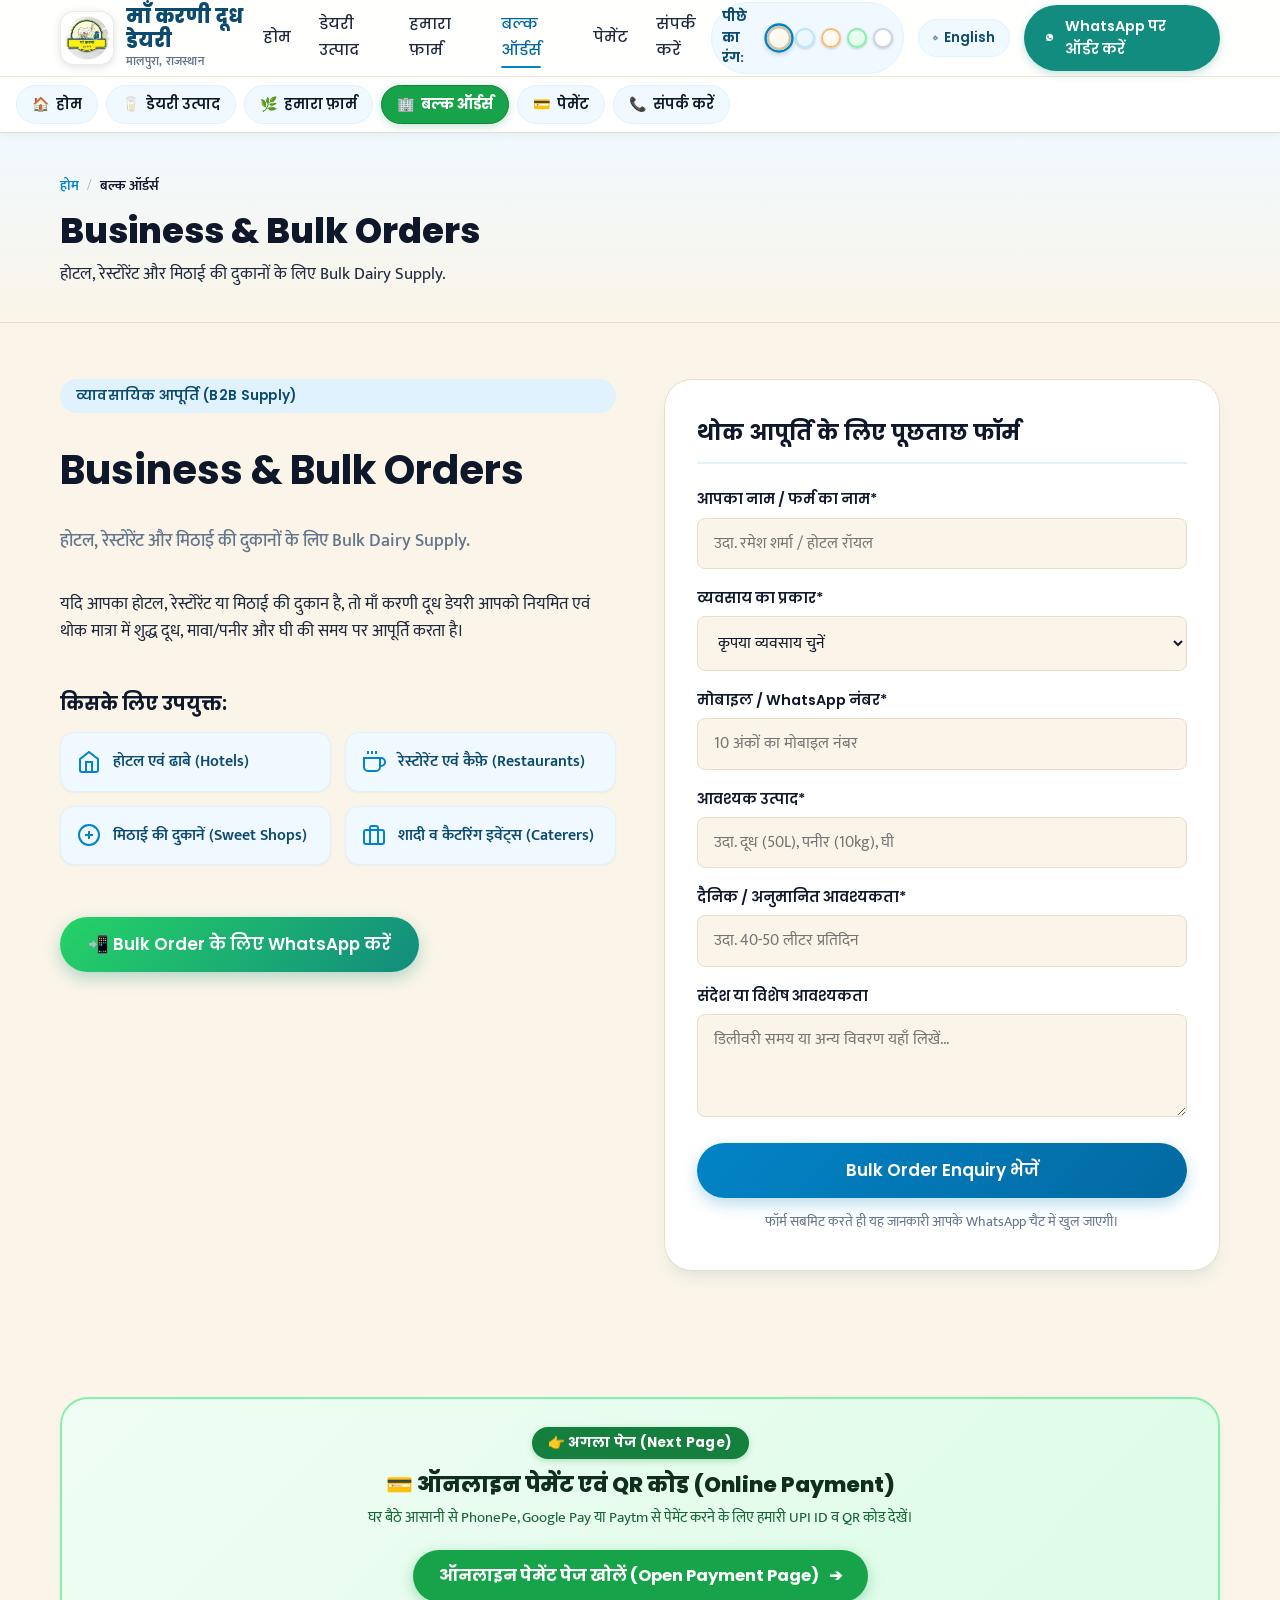
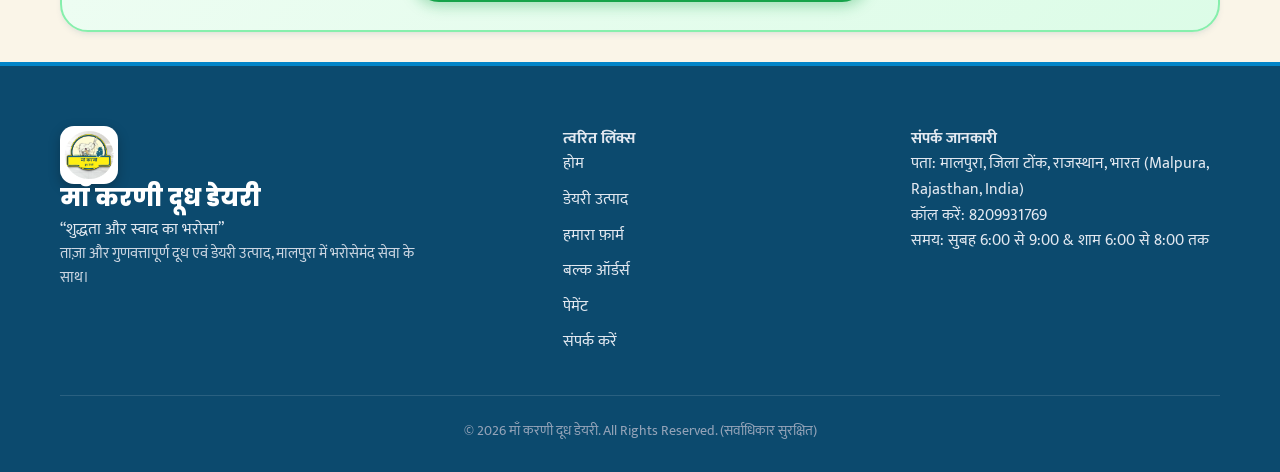
==== bulk.html @ 95ac7e34 "Add multi-layer mobile navigation: top page strip, header menu button, next page cards, and bottom a" ====
<!DOCTYPE html>
<html lang="hi">
<head>
  <meta charset="UTF-8">
  <meta name="viewport" content="width=device-width, initial-scale=1.0">
  <title>बल्क ऑर्डर्स - माँ करणी दूध डेयरी | Malpura, Rajasthan</title>
  
  <meta name="description" content="होटल, रेस्टोरेंट, कैफ़े, हलवाई और शादी-समारोह के लिए शुद्ध दूध, पनीर और घी की थोक आपूर्ति (Bulk Dairy Supply) - माँ करणी दूध डेयरी मालपुरा।">
  <meta name="keywords" content="Bulk dairy supply Malpura, Hotel milk supplier Tonk, Wholesale paneer ghee Malpura, B2B dairy">
  <meta name="theme-color" content="#15803D">

  <!-- Favicon -->
  <link rel="icon" type="image/png" href="assets/images/logo.png">

  <!-- Google Fonts -->
  <link rel="preconnect" href="https://fonts.googleapis.com">
  <link rel="preconnect" href="https://fonts.gstatic.com" crossorigin>
  <link href="https://fonts.googleapis.com/css2?family=Mukta:wght@400;500;600;700&family=Poppins:wght@400;500;600;700;800&display=swap" rel="stylesheet">

  <link rel="stylesheet" href="css/style.css">
</head>
<body>

  <!-- Skip Link -->
  <a href="#mainContent" class="skip-link">Skip to main content / मुख्य सामग्री पर जाएं</a>

  <!-- Header & Navigation -->
  <header class="site-header" role="banner">
    <div class="container navbar">
      <a href="index.html" class="brand-logo" aria-label="माँ करणी दूध डेयरी होम">
        <img src="assets/images/logo.png" alt="माँ करणी दूध डेयरी मालपुरा" class="brand-logo-img" width="54" height="54">
        <div class="brand-logo-text">
          <span class="brand-name-main" data-i18n="nav_brand_title">माँ करणी दूध डेयरी</span>
          <span class="brand-name-sub" data-i18n="nav_brand_sub">मालपुरा, राजस्थान</span>
        </div>
      </a>

      <nav class="desktop-nav" aria-label="Main Navigation">
        <ul class="nav-menu">
          <li><a href="index.html" class="nav-link" data-i18n="nav_home">होम</a></li>
          <li><a href="products.html" class="nav-link" data-i18n="nav_products">डेयरी उत्पाद</a></li>
          <li><a href="farm.html" class="nav-link" data-i18n="nav_farm">हमारा फ़ार्म</a></li>
          <li><a href="bulk.html" class="nav-link active" data-i18n="nav_bulk">बल्क ऑर्डर्स</a></li>
          <li><a href="payment.html" class="nav-link" data-i18n="nav_payment">पेमेंट</a></li>
          <li><a href="contact.html" class="nav-link" data-i18n="nav_contact">संपर्क व लोकेशन</a></li>
        </ul>
      </nav>

      <div class="nav-actions">
        <!-- Background Tone Switcher ("पीछे का रंग") -->
        <div class="theme-palette-wrap" role="group" aria-label="पीछे का रंग बदलें / Change Background Color">
          <span class="theme-palette-label" data-i18n="bg_color_label">पीछे का रंग:</span>
          <div class="bg-dots">
            <button type="button" class="bg-dot bg-dot-cream active" data-bg-set="cream" title="मलाईदार क्रीम (Milk Cream - Default)" aria-label="Milk Cream Background"></button>
            <button type="button" class="bg-dot bg-dot-blue" data-bg-set="blue" title="ताज़ा दूधिया नीला (Cool Milk Blue)" aria-label="Cool Milk Blue Background"></button>
            <button type="button" class="bg-dot bg-dot-saffron" data-bg-set="saffron" title="केसरिया मलाई (Saffron Cream)" aria-label="Saffron Cream Background"></button>
            <button type="button" class="bg-dot bg-dot-green" data-bg-set="green" title="फ़ार्म ग्रीन (Farm Green Tint)" aria-label="Farm Green Background"></button>
            <button type="button" class="bg-dot bg-dot-white" data-bg-set="white" title="शुद्ध सफ़ेद (Pure White)" aria-label="Pure White Background"></button>
          </div>
        </div>

        <!-- Language Switcher -->
        <button type="button" class="lang-toggle-btn" aria-label="Switch Language / भाषा बदलें">
          <svg viewBox="0 0 24 24" fill="none" stroke="currentColor" stroke-width="2" stroke-linecap="round" stroke-linejoin="round" aria-hidden="true">
            <circle cx="12" cy="12" r="10"></circle>
            <line x1="2" y1="12" x2="22" y2="12"></line>
            <path d="M12 2a15.3 15.3 0 0 1 4 10 15.3 15.3 0 0 1-4 10 15.3 15.3 0 0 1-4-10 15.3 15.3 0 0 1 4-10z"></path>
          </svg>
          <span class="lang-label">English</span>
        </button>

        <!-- WhatsApp Quick CTA -->
        <a href="#" class="btn-nav-whatsapp whatsapp-general-link" aria-label="WhatsApp पर ऑर्डर करें">
          <svg width="18" height="18" viewBox="0 0 24 24" fill="currentColor" aria-hidden="true">
            <path d="M12.031 6.172c-3.181 0-5.767 2.586-5.768 5.766-.001 1.298.38 2.27 1.019 3.287l-.582 2.128 2.182-.573c.978.58 1.911.928 3.145.929 3.178 0 5.767-2.587 5.768-5.766.001-3.187-2.575-5.771-5.764-5.771zm3.392 8.244c-.144.405-.837.774-1.17.824-.312.045-.694.072-2.115-.515-1.782-.736-2.924-2.548-3.013-2.667-.088-.119-.724-.963-.724-1.836 0-.872.458-1.303.621-1.48.163-.178.356-.222.474-.222.119 0 .237.002.34.007.108.005.253-.041.396.302.147.356.505 1.233.549 1.322.045.089.074.193.015.312-.059.119-.089.193-.178.297-.089.104-.187.233-.267.312-.089.089-.182.186-.078.365.104.178.461.761 1.006 1.246.702.626 1.292.82 1.47.894.178.074.282.059.386-.059.104-.119.445-.519.564-.697.119-.178.237-.149.396-.089.159.059 1.009.475 1.182.562.173.087.288.131.331.205.044.074.044.43-.1 1.007z"/>
          </svg>
          <span data-i18n="nav_cta_whatsapp">WhatsApp पर ऑर्डर करें</span>
        </a>

        <!-- Mobile Toggle -->
        <button type="button" class="hamburger-btn" id="hamburgerBtn" aria-label="Open Navigation Menu" aria-expanded="false" aria-controls="mobileDrawer">
          <svg width="18" height="18" viewBox="0 0 24 24" fill="none" stroke="currentColor" stroke-width="2.5" stroke-linecap="round" stroke-linejoin="round" aria-hidden="true">
            <line x1="3" y1="12" x2="21" y2="12"></line>
            <line x1="3" y1="6" x2="21" y2="6"></line>
            <line x1="3" y1="18" x2="21" y2="18"></line>
          </svg>
          <span data-i18n="nav_menu_btn">मेनू</span>
        </button>
      </div>
    </div>

    <!-- Mobile Drawer -->
    <div class="mobile-drawer" id="mobileDrawer" role="dialog" aria-modal="true" aria-label="Mobile Navigation">
      <div class="mobile-drawer-brand">
        <img src="assets/images/logo.png" alt="माँ करणी दूध डेयरी Logo" class="mobile-drawer-logo" width="46" height="46">
        <div class="mobile-drawer-brand-text">
          <span class="mobile-drawer-title" data-i18n="nav_brand_title">माँ करणी दूध डेयरी</span>
          <span class="mobile-drawer-sub" data-i18n="nav_brand_sub">मालपुरा, राजस्थान</span>
        </div>
      </div>
      <ul class="mobile-nav-list">
        <li><a href="index.html" class="mobile-nav-link" data-i18n="nav_home">होम</a></li>
        <li><a href="products.html" class="mobile-nav-link" data-i18n="nav_products">डेयरी उत्पाद</a></li>
        <li><a href="farm.html" class="mobile-nav-link" data-i18n="nav_farm">हमारा फ़ार्म</a></li>
        <li><a href="bulk.html" class="mobile-nav-link active" data-i18n="nav_bulk">बल्क ऑर्डर्स</a></li>
        <li><a href="payment.html" class="mobile-nav-link" data-i18n="nav_payment">पेमेंट</a></li>
        <li><a href="contact.html" class="mobile-nav-link" data-i18n="nav_contact">संपर्क व लोकेशन</a></li>
      </ul>
      <div class="mobile-drawer-theme-wrap">
        <span class="theme-palette-label" data-i18n="bg_color_label">पीछे का रंग:</span>
        <div class="bg-dots">
          <button type="button" class="bg-dot bg-dot-cream active" data-bg-set="cream" title="मलाईदार क्रीम (Milk Cream)" aria-label="Milk Cream Background"></button>
          <button type="button" class="bg-dot bg-dot-blue" data-bg-set="blue" title="ताज़ा दूधिया नीला (Cool Milk Blue)" aria-label="Cool Milk Blue Background"></button>
          <button type="button" class="bg-dot bg-dot-saffron" data-bg-set="saffron" title="केसरिया मलाई (Saffron Cream)" aria-label="Saffron Cream Background"></button>
          <button type="button" class="bg-dot bg-dot-green" data-bg-set="green" title="फ़ार्म ग्रीन (Farm Green Tint)" aria-label="Farm Green Background"></button>
          <button type="button" class="bg-dot bg-dot-white" data-bg-set="white" title="शुद्ध सफ़ेद (Pure White)" aria-label="Pure White Background"></button>
        </div>
      </div>
    </div>
  </header>

  <!-- Quick Page Access Navigation Strip -->
  <nav class="page-nav-strip" aria-label="वेबसाइट पेज चुनें">
    <div class="page-nav-track">
      <a href="index.html" class="page-nav-pill"><span class="nav-pill-icon">🏠</span> <span data-i18n="nav_home">होम</span></a>
      <a href="products.html" class="page-nav-pill"><span class="nav-pill-icon">🥛</span> <span data-i18n="nav_products">डेयरी उत्पाद</span></a>
      <a href="farm.html" class="page-nav-pill"><span class="nav-pill-icon">🌿</span> <span data-i18n="nav_farm">हमारा फ़ार्म</span></a>
      <a href="bulk.html" class="page-nav-pill active"><span class="nav-pill-icon">🏢</span> <span data-i18n="nav_bulk">बल्क ऑर्डर्स</span></a>
      <a href="payment.html" class="page-nav-pill"><span class="nav-pill-icon">💳</span> <span data-i18n="nav_payment">पेमेंट</span></a>
      <a href="contact.html" class="page-nav-pill"><span class="nav-pill-icon">📞</span> <span data-i18n="nav_contact">संपर्क व लोकेशन</span></a>
    </div>
  </nav>

  <main id="mainContent">

    <!-- Subpage Hero Banner -->
    <section class="subpage-hero">
      <div class="container">
        <nav class="breadcrumbs" aria-label="Breadcrumb">
          <a href="index.html" data-i18n="breadcrumb_home">होम</a>
          <span class="breadcrumb-sep">/</span>
          <span class="current" data-i18n="breadcrumb_bulk">बल्क ऑर्डर्स</span>
        </nav>
        <h1 class="subpage-title" data-i18n="bulk_heading">Business &amp; Bulk Orders</h1>
        <p class="subpage-desc" data-i18n="bulk_subheading">होटल, रेस्टोरेंट और मिठाई की दुकानों के लिए Bulk Dairy Supply.</p>
      </div>
    </section>

    <!-- Bulk Layout Section -->
    <section class="bulk-section" style="padding-top: 20px;">
      <div class="container">
        <div class="bulk-layout">
          <!-- Bulk Info & Value Prop -->
          <div class="bulk-info">
            <div class="section-tag" data-i18n="bulk_badge">व्यावसायिक आपूर्ति (B2B Supply)</div>
            <h2 class="section-title" style="text-align: left; margin-bottom: 12px;" data-i18n="bulk_heading">Business &amp; Bulk Orders</h2>
            <p class="section-subtitle" style="text-align: left; margin-bottom: 16px;" data-i18n="bulk_subheading">
              होटल, रेस्टोरेंट और मिठाई की दुकानों के लिए Bulk Dairy Supply.
            </p>
            <p data-i18n="bulk_desc" style="color: var(--color-text-body); font-size: 1.05rem; line-height: 1.6; margin-bottom: 24px;">
              यदि आपका होटल, रेस्टोरेंट या मिठाई की दुकान है, तो माँ करणी दूध डेयरी आपको नियमित एवं थोक मात्रा में शुद्ध दूध, मावा/पनीर और घी की समय पर आपूर्ति करता है।
            </p>

            <!-- Target Sectors Grid -->
            <div>
              <h4 style="font-family: var(--font-heading); font-size: 1.15rem; margin-bottom: 14px; color: var(--color-text-main);" data-i18n="bulk_target_title">किसके लिए उपयुक्त:</h4>
              <div class="bulk-target-list">
                <div class="bulk-target-card">
                  <svg viewBox="0 0 24 24" fill="none" stroke="currentColor" stroke-width="2" aria-hidden="true">
                    <path d="M3 9l9-7 9 7v11a2 2 0 0 1-2 2H5a2 2 0 0 1-2-2z"></path>
                    <polyline points="9 22 9 12 15 12 15 22"></polyline>
                  </svg>
                  <span data-i18n="bulk_target_hotels">होटल एवं ढाबे (Hotels)</span>
                </div>
                <div class="bulk-target-card">
                  <svg viewBox="0 0 24 24" fill="none" stroke="currentColor" stroke-width="2" aria-hidden="true">
                    <path d="M18 8h1a4 4 0 0 1 0 8h-1"></path>
                    <path d="M2 8h16v9a4 4 0 0 1-4 4H6a4 4 0 0 1-4-4V8z"></path>
                    <line x1="6" y1="1" x2="6" y2="4"></line>
                    <line x1="10" y1="1" x2="10" y2="4"></line>
                    <line x1="14" y1="1" x2="14" y2="4"></line>
                  </svg>
                  <span data-i18n="bulk_target_restaurants">रेस्टोरेंट एवं कैफ़े (Restaurants)</span>
                </div>
                <div class="bulk-target-card">
                  <svg viewBox="0 0 24 24" fill="none" stroke="currentColor" stroke-width="2" aria-hidden="true">
                    <circle cx="12" cy="12" r="10"></circle>
                    <path d="M8 12h8"></path>
                    <path d="M12 8v8"></path>
                  </svg>
                  <span data-i18n="bulk_target_sweets">मिठाई की दुकानें (Sweet Shops)</span>
                </div>
                <div class="bulk-target-card">
                  <svg viewBox="0 0 24 24" fill="none" stroke="currentColor" stroke-width="2" aria-hidden="true">
                    <rect x="2" y="7" width="20" height="14" rx="2" ry="2"></rect>
                    <path d="M16 21V5a2 2 0 0 0-2-2h-4a2 2 0 0 0-2 2v16"></path>
                  </svg>
                  <span data-i18n="bulk_target_caterers">शादी व कैटरिंग इवेंट्स (Caterers)</span>
                </div>
              </div>
            </div>

            <!-- Direct WhatsApp CTA for Bulk -->
            <div class="bulk-cta-direct" style="margin-top: 32px;">
              <a href="#" class="btn-primary btn-whatsapp whatsapp-bulk-link" data-i18n="bulk_cta_whatsapp">
                📲 Bulk Order के लिए WhatsApp करें
              </a>
            </div>
          </div>

          <!-- Bulk Inquiry Interactive Form -->
          <div class="bulk-form-container">
            <h3 class="bulk-form-title" data-i18n="bulk_form_title">थोक आपूर्ति के लिए पूछताछ फॉर्म</h3>
            
            <form id="bulkOrderForm" novalidate>
              <div class="form-group">
                <label for="bulkName" class="form-label" data-i18n="bulk_form_name_label">आपका नाम / फर्म का नाम*</label>
                <input type="text" id="bulkName" class="form-control" data-i18n-placeholder="bulk_form_name_placeholder" placeholder="उदा. रमेश शर्मा / होटल रॉयल" required>
                <div class="form-error">कृपया अपना नाम या फर्म का नाम भरें।</div>
              </div>

              <div class="form-group">
                <label for="bulkType" class="form-label" data-i18n="bulk_form_type_label">व्यवसाय का प्रकार*</label>
                <select id="bulkType" class="form-control" required>
                  <option value="" disabled selected data-i18n="bulk_form_type_select">कृपया व्यवसाय चुनें</option>
                  <option value="hotel" data-i18n="bulk_form_type_hotel">होटल / ढाबा</option>
                  <option value="restaurant" data-i18n="bulk_form_type_restaurant">रेस्टोरेंट / कैफ़े</option>
                  <option value="sweet_shop" data-i18n="bulk_form_type_sweet_shop">मिठाई की दुकान (हलवाई)</option>
                  <option value="caterer" data-i18n="bulk_form_type_caterer">कैटरिंग / इवेंट</option>
                  <option value="other" data-i18n="bulk_form_type_other">अन्य बल्क खरीददार</option>
                </select>
                <div class="form-error">कृपया व्यवसाय प्रकार चुनें।</div>
              </div>

              <div class="form-group">
                <label for="bulkPhone" class="form-label" data-i18n="bulk_form_phone_label">मोबाइल / WhatsApp नंबर*</label>
                <input type="tel" id="bulkPhone" class="form-control" data-i18n-placeholder="bulk_form_phone_placeholder" placeholder="10 अंकों का मोबाइल नंबर" required pattern="[0-9]{10}">
                <div class="form-error">कृपया 10 अंकों का वैध फ़ोन नंबर लिखें।</div>
              </div>

              <div class="form-group">
                <label for="bulkProduct" class="form-label" data-i18n="bulk_form_product_label">आवश्यक उत्पाद*</label>
                <input type="text" id="bulkProduct" class="form-control" data-i18n-placeholder="bulk_form_product_placeholder" placeholder="उदा. दूध (50L), पनीर (10kg), घी" required>
                <div class="form-error">कृपया आवश्यक उत्पाद का नाम लिखें।</div>
              </div>

              <div class="form-group">
                <label for="bulkQty" class="form-label" data-i18n="bulk_form_qty_label">दैनिक / अनुमानित आवश्यकता*</label>
                <input type="text" id="bulkQty" class="form-control" data-i18n-placeholder="bulk_form_qty_placeholder" placeholder="उदा. 40-50 लीटर प्रतिदिन" required>
                <div class="form-error">कृपया अनुमानित मात्रा भरें।</div>
              </div>

              <div class="form-group">
                <label for="bulkMsg" class="form-label" data-i18n="bulk_form_msg_label">संदेश या विशेष आवश्यकता</label>
                <textarea id="bulkMsg" rows="3" class="form-control" data-i18n-placeholder="bulk_form_msg_placeholder" placeholder="डिलीवरी समय या अन्य विवरण यहाँ लिखें..."></textarea>
              </div>

              <button type="submit" class="btn-primary" style="width: 100%;" data-i18n="bulk_form_submit">
                Bulk Order Enquiry भेजें
              </button>

              <p class="form-note" data-i18n="bulk_form_note">
                फॉर्म सबमिट करते ही यह जानकारी आपके WhatsApp चैट में खुल जाएगी।
              </p>
            </form>
          </div>
        </div>
      </div>
    </section>

    <!-- Next Page Card to Payment -->
    <section class="container" style="margin-bottom: 30px;">
      <div class="next-page-card">
        <span class="next-page-badge">👉 अगला पेज (Next Page)</span>
        <h3 class="next-page-title">💳 ऑनलाइन पेमेंट एवं QR कोड (Online Payment)</h3>
        <p class="next-page-desc">घर बैठे आसानी से PhonePe, Google Pay या Paytm से पेमेंट करने के लिए हमारी UPI ID व QR कोड देखें।</p>
        <a href="payment.html" class="btn-next-page-cta">
          <span>ऑनलाइन पेमेंट पेज खोलें (Open Payment Page)</span> ➔
        </a>
      </div>
    </section>

  </main>

  <!-- Site Footer -->
  <footer class="site-footer" role="contentinfo">
    <div class="container">
      <div class="footer-grid">
        <div class="footer-brand">
          <div class="footer-logo-row">
            <img src="assets/images/logo.png" alt="माँ करणी दूध डेयरी Logo" class="footer-logo-img" width="50" height="50">
            <div class="footer-brand-title" data-i18n="nav_brand_title">माँ करणी दूध डेयरी</div>
          </div>
          <div class="footer-brand-tagline" data-i18n="footer_tagline">“शुद्धता और स्वाद का भरोसा”</div>
          <p class="footer-desc" data-i18n="hero_desc">
            ताज़ा और गुणवत्तापूर्ण दूध एवं डेयरी उत्पाद, मालपुरा में भरोसेमंद सेवा के साथ।
          </p>
        </div>

        <div class="footer-col">
          <h4 class="footer-heading" data-i18n="footer_quick_links">त्वरित लिंक्स</h4>
          <ul class="footer-links-list">
            <li><a href="index.html" data-i18n="nav_home">होम</a></li>
            <li><a href="products.html" data-i18n="nav_products">डेयरी उत्पाद</a></li>
            <li><a href="farm.html" data-i18n="nav_farm">हमारा फ़ार्म</a></li>
            <li><a href="bulk.html" data-i18n="nav_bulk">बल्क ऑर्डर्स</a></li>
            <li><a href="payment.html" data-i18n="nav_payment">पेमेंट</a></li>
            <li><a href="contact.html" data-i18n="nav_contact">संपर्क व लोकेशन</a></li>
          </ul>
        </div>

        <div class="footer-col">
          <h4 class="footer-heading" data-i18n="footer_contact_info">संपर्क जानकारी</h4>
          <div class="footer-contact-item">
            <span class="footer-contact-label" data-i18n="contact_loc_label">पता:</span>
            <span data-i18n="location_address">मालपुरा, जिला टोंक, राजस्थान, भारत</span>
          </div>
          <div class="footer-contact-item">
            <span class="footer-contact-label" data-i18n="contact_call_label">फ़ोन:</span>
            <a href="tel:+918209931769" class="phone-call-link" data-config="PHONE_NUMBER">8209931769</a>
          </div>
          <div class="footer-contact-item">
            <span class="footer-contact-label" data-i18n="footer_timing_label">समय:</span>
            <span data-i18n="footer_timing_value">सुबह 6:00 से 9:00 & शाम 6:00 से 8:00 तक</span>
          </div>
        </div>
      </div>

      <div class="footer-bottom">
        <p class="copyright" data-i18n="footer_rights">© 2026 माँ करणी दूध डेयरी. All Rights Reserved.</p>
      </div>
    </div>
  </footer>

  <!-- Mobile Bottom App Navigation Bar -->
  <nav class="mobile-bottom-app-bar" aria-label="Mobile Navigation Bar">
    <a href="index.html" class="bottom-tab">
      <span class="bottom-tab-icon">🏠</span>
      <span class="bottom-tab-label" data-i18n="nav_home">होम</span>
    </a>
    <a href="products.html" class="bottom-tab">
      <span class="bottom-tab-icon">🥛</span>
      <span class="bottom-tab-label" data-i18n="nav_products">उत्पाद</span>
    </a>
    <a href="farm.html" class="bottom-tab">
      <span class="bottom-tab-icon">🌿</span>
      <span class="bottom-tab-label" data-i18n="nav_farm">फ़ार्म</span>
    </a>
    <a href="bulk.html" class="bottom-tab active">
      <span class="bottom-tab-icon">🏢</span>
      <span class="bottom-tab-label" data-i18n="nav_bulk">थोक</span>
    </a>
    <a href="payment.html" class="bottom-tab">
      <span class="bottom-tab-icon">💳</span>
      <span class="bottom-tab-label" data-i18n="nav_payment">पेमेंट</span>
    </a>
    <a href="contact.html" class="bottom-tab">
      <span class="bottom-tab-icon">📞</span>
      <span class="bottom-tab-label" data-i18n="nav_contact">संपर्क</span>
    </a>
  </nav>

  <div class="toast-notice" id="toastNotice" role="status" aria-live="polite"></div>

  <!-- Scripts -->
  <script src="js/config.js"></script>
  <script src="js/translations.js"></script>
  <script src="js/app.js"></script>
</body>
</html>
---- css/style.css ----
/* ==========================================================================
   Maa Karni Dhari - Complete Modern Dairy Business Stylesheet
   Malpura, Rajasthan, India
   Design Philosophy: Fresh, Hygienic, Natural, Premium & Trustworthy
   ========================================================================== */

/* --- Design Tokens & CSS Custom Properties --- */
:root {
  /* Default Brand Theme: Royal Dairy Blue (शाही डेयरी नीला - Matches Official Logo) */
  --color-primary: #0284C7;
  --color-primary-dark: #0369A1;
  --color-primary-deep: #0C4A6E;
  --color-primary-light: #38BDF8;
  --color-primary-tint: #E0F2FE;
  --color-primary-bg: #F0F9FF;
  --primary-rgb: 2, 132, 199;
  --shadow-rgb: 12, 74, 110;

  /* Supporting Cream, Amber & Ghee Gold Tones */
  --color-cream: #FDFBF7;
  --color-cream-card: #FFFDF5;
  --color-amber: #D97706;
  --color-amber-light: #FEF3C7;
  --color-gold: #F59E0B;

  /* Background & Surface Palette (Default: Warm Fresh Milk Cream / Desi Malai) */
  --color-bg: #FAF5E8;
  --color-bg-alt: #F3ECE0;
  --color-surface: #FFFFFF;
  --color-text-main: #0F172A;
  --color-text-body: #1E293B;
  --color-text-muted: #64748B;
  --color-border: #E8DEC8;
  --color-border-subtle: #F0E6D2;

  /* WhatsApp Green */
  --color-whatsapp: #25D366;
  --color-whatsapp-dark: #128C7E;
  --color-whatsapp-hover: #1EBE5D;

  /* Typography */
  --font-heading: 'Poppins', -apple-system, BlinkMacSystemFont, "Segoe UI", Roboto, sans-serif;
  --font-body: 'Mukta', -apple-system, BlinkMacSystemFont, "Segoe UI", Roboto, sans-serif;

  /* Dynamic Palette Shadows */
  --shadow-sm: 0 1px 2px 0 rgba(var(--shadow-rgb), 0.05);
  --shadow-md: 0 4px 6px -1px rgba(var(--shadow-rgb), 0.08), 0 2px 4px -2px rgba(var(--shadow-rgb), 0.05);
  --shadow-lg: 0 10px 15px -3px rgba(var(--shadow-rgb), 0.08), 0 4px 6px -4px rgba(var(--shadow-rgb), 0.04);
  --shadow-xl: 0 20px 25px -5px rgba(var(--shadow-rgb), 0.12), 0 8px 10px -6px rgba(var(--shadow-rgb), 0.04);
  --shadow-primary: 0 6px 16px rgba(var(--primary-rgb), 0.28);
  --shadow-primary-hover: 0 10px 22px rgba(var(--primary-rgb), 0.38);

  /* Radiuses */
  --radius-sm: 8px;
  --radius-md: 14px;
  --radius-lg: 20px;
  --radius-xl: 28px;
  --radius-full: 9999px;

  /* Transitions */
  --transition-fast: 150ms cubic-bezier(0.4, 0, 0.2, 1);
  --transition-normal: 250ms cubic-bezier(0.4, 0, 0.2, 1);

  /* Container */
  --container-max: 1200px;
}

/* Theme 1: Royal Dairy Blue (शाही नीला - Logo Match) */
[data-theme="blue"], html[data-theme="blue"] {
  --color-primary: #0284C7;
  --color-primary-dark: #0369A1;
  --color-primary-deep: #0C4A6E;
  --color-primary-light: #38BDF8;
  --color-primary-tint: #E0F2FE;
  --color-primary-bg: #F0F9FF;
  --primary-rgb: 2, 132, 199;
  --shadow-rgb: 12, 74, 110;
  --color-text-main: #0F172A;
  --color-text-body: #1E293B;
  --color-text-muted: #64748B;
  --color-border-subtle: #E2E8F0;
}

/* Theme 2: Royal Navy Blue (रॉयल नेवी ब्लू) */
[data-theme="navy"], html[data-theme="navy"] {
  --color-primary: #1D4ED8;
  --color-primary-dark: #1E40AF;
  --color-primary-deep: #172554;
  --color-primary-light: #3B82F6;
  --color-primary-tint: #DBEAFE;
  --color-primary-bg: #EFF6FF;
  --primary-rgb: 29, 78, 216;
  --shadow-rgb: 23, 37, 84;
  --color-text-main: #0F172A;
  --color-text-body: #1E293B;
  --color-text-muted: #64748B;
  --color-border-subtle: #DBEAFE;
}

/* Theme 3: Saffron & Butter Gold (केसरिया व मलाई गोल्ड) */
[data-theme="saffron"], html[data-theme="saffron"] {
  --color-primary: #D97706;
  --color-primary-dark: #B45309;
  --color-primary-deep: #78350F;
  --color-primary-light: #F59E0B;
  --color-primary-tint: #FEF3C7;
  --color-primary-bg: #FFFDF5;
  --primary-rgb: 217, 119, 6;
  --shadow-rgb: 120, 53, 15;
  --color-text-main: #381F0D;
  --color-text-body: #573016;
  --color-text-muted: #785238;
  --color-border-subtle: #FEF3C7;
}

/* Theme 4: Farm Green (ताज़ा हरा - Nature & Fields) */
[data-theme="green"], html[data-theme="green"] {
  --color-primary: #16A34A;
  --color-primary-dark: #15803D;
  --color-primary-deep: #14532D;
  --color-primary-light: #22C55E;
  --color-primary-tint: #DCFCE7;
  --color-primary-bg: #F0FDF4;
  --primary-rgb: 22, 163, 74;
  --shadow-rgb: 15, 46, 27;
  --color-text-main: #0F2E1B;
  --color-text-body: #1E3A2B;
  --color-text-muted: #4B6354;
  --color-border-subtle: #EDF4EE;
}

/* ==========================================================================
   Background Tone Variants ("पीछे का रंग")
   ========================================================================== */

/* Background 1 (Default): Warm Dairy Milk Cream (मलाईदार क्रीम) */
[data-bg="cream"], html[data-bg="cream"] {
  --color-bg: #FAF5E8;
  --color-bg-alt: #F3ECE0;
  --color-surface: #FFFFFF;
  --color-border: #E8DEC8;
  --color-border-subtle: #F0E6D2;
}

/* Background 2: Cool Milk Blue (ताज़ा दूधिया नीला) */
[data-bg="blue"], html[data-bg="blue"] {
  --color-bg: #EBF4FC;
  --color-bg-alt: #DFEBF7;
  --color-surface: #FFFFFF;
  --color-border: #CFE0F0;
  --color-border-subtle: #DEEBF8;
}

/* Background 3: Saffron / Kesar Gold Cream (केसरिया क्रीम) */
[data-bg="saffron"], html[data-bg="saffron"] {
  --color-bg: #FFF7ED;
  --color-bg-alt: #FED7AA;
  --color-surface: #FFFFFF;
  --color-border: #FED7AA;
  --color-border-subtle: #FFEDD5;
}

/* Background 4: Farm Green Pasture Tint (हल्का हरा) */
[data-bg="green"], html[data-bg="green"] {
  --color-bg: #F0FDF4;
  --color-bg-alt: #DCFCE7;
  --color-surface: #FFFFFF;
  --color-border: #BBF7D0;
  --color-border-subtle: #DCFCE7;
}

/* Background 5: Pure Crisp White (शुद्ध सफेद) */
[data-bg="white"], html[data-bg="white"] {
  --color-bg: #FFFFFF;
  --color-bg-alt: #F8FAFC;
  --color-surface: #FFFFFF;
  --color-border: #E2E8F0;
  --color-border-subtle: #EDF4EE;
}

/* --- Base & Reset --- */
*, *::before, *::after {
  box-sizing: border-box;
  margin: 0;
  padding: 0;
}

html {
  scroll-behavior: smooth;
  font-size: 16px;
  -webkit-text-size-adjust: 100%;
}

body {
  font-family: var(--font-body);
  color: var(--color-text-body);
  background-color: var(--color-bg);
  line-height: 1.6;
  font-weight: 400;
  overflow-x: hidden;
  /* Extra bottom padding on mobile for sticky action bar */
  padding-bottom: 0;
}

/* Skip link for Accessibility */
.skip-link {
  position: absolute;
  top: -60px;
  left: 16px;
  background: var(--color-primary-dark);
  color: #ffffff;
  padding: 12px 20px;
  border-radius: var(--radius-sm);
  font-weight: 600;
  z-index: 9999;
  transition: top var(--transition-fast);
  text-decoration: none;
}
.skip-link:focus {
  top: 16px;
  outline: 3px solid var(--color-gold);
}

/* Focus styles */
:focus-visible {
  outline: 3px solid var(--color-primary);
  outline-offset: 3px;
  border-radius: var(--radius-sm);
}

img, svg {
  display: block;
  max-width: 100%;
  height: auto;
}

a {
  color: inherit;
  text-decoration: none;
}

button, input, select, textarea {
  font: inherit;
  color: inherit;
}

button {
  cursor: pointer;
  border: none;
  background: none;
}

/* Container */
.container {
  width: 100%;
  max-width: var(--container-max);
  margin-left: auto;
  margin-right: auto;
  padding-left: 20px;
  padding-right: 20px;
}

/* Section Header Utility */
.section-header {
  text-align: center;
  max-width: 720px;
  margin: 0 auto 48px auto;
}

.section-tag {
  display: inline-flex;
  align-items: center;
  gap: 8px;
  padding: 6px 16px;
  background-color: var(--color-primary-tint);
  color: var(--color-primary-deep);
  font-family: var(--font-heading);
  font-size: 0.85rem;
  font-weight: 600;
  border-radius: var(--radius-full);
  margin-bottom: 12px;
  letter-spacing: 0.3px;
}

.section-title {
  font-family: var(--font-heading);
  font-size: clamp(1.85rem, 3.5vw, 2.5rem);
  font-weight: 700;
  color: var(--color-text-main);
  line-height: 1.25;
  margin-bottom: 12px;
}

.section-subtitle {
  font-size: 1.1rem;
  color: var(--color-text-muted);
  font-weight: 500;
}

/* ==========================================================================
   Header & Navbar
   ========================================================================== */
.site-header {
  position: sticky;
  top: 0;
  z-index: 1000;
  background-color: rgba(255, 255, 255, 0.94);
  backdrop-filter: blur(12px);
  -webkit-backdrop-filter: blur(12px);
  border-bottom: 1px solid var(--color-border-subtle);
  transition: all var(--transition-normal);
}

.navbar {
  display: flex;
  align-items: center;
  justify-content: space-between;
  height: 76px;
}

.brand-logo {
  display: flex;
  align-items: center;
  gap: 12px;
  text-decoration: none;
  min-width: auto;
}

.brand-logo-img {
  height: 54px;
  width: 54px;
  object-fit: contain;
  border-radius: var(--radius-md);
  box-shadow: 0 2px 8px rgba(0, 0, 0, 0.12);
  border: 1px solid rgba(0, 0, 0, 0.08);
  background: #ffffff;
  padding: 2px;
  flex-shrink: 0;
  transition: transform var(--transition-fast);
}

.brand-logo:hover .brand-logo-img {
  transform: scale(1.05);
}

.brand-logo-text {
  display: flex;
  flex-direction: column;
}

.brand-name-main {
  font-family: var(--font-heading);
  font-size: 1.25rem;
  font-weight: 800;
  color: var(--color-primary-deep);
  line-height: 1.2;
  letter-spacing: -0.2px;
}

.brand-name-sub {
  font-size: 0.78rem;
  font-weight: 600;
  color: var(--color-text-muted);
  letter-spacing: 0.3px;
}

.nav-menu {
  display: flex;
  align-items: center;
  gap: 28px;
  list-style: none;
}

.nav-link {
  font-family: var(--font-heading);
  font-size: 0.95rem;
  font-weight: 500;
  color: var(--color-text-body);
  position: relative;
  padding: 8px 0;
  transition: color var(--transition-fast);
}

.nav-link::after {
  content: '';
  position: absolute;
  bottom: 0;
  left: 0;
  width: 0;
  height: 2.5px;
  background-color: var(--color-primary);
  border-radius: 2px;
  transition: width var(--transition-fast);
}

.nav-link:hover,
.nav-link.active {
  color: var(--color-primary-dark);
}

.nav-link:hover::after,
.nav-link.active::after {
  width: 100%;
}

.nav-actions {
  display: flex;
  align-items: center;
  gap: 14px;
}

/* Theme Palette Switcher */
.theme-palette-wrap {
  display: inline-flex;
  align-items: center;
  gap: 8px;
  background-color: var(--color-primary-bg);
  border: 1.5px solid var(--color-primary-tint);
  border-radius: var(--radius-full);
  padding: 4px 10px;
  transition: all var(--transition-fast);
}

.theme-palette-label {
  font-family: var(--font-heading);
  font-size: 0.8rem;
  font-weight: 700;
  color: var(--color-primary-deep);
}

.theme-dots {
  display: flex;
  align-items: center;
  gap: 6px;
}

.theme-dot {
  width: 20px;
  height: 20px;
  border-radius: 50%;
  border: 2px solid #ffffff;
  box-shadow: 0 1px 3px rgba(0, 0, 0, 0.2);
  cursor: pointer;
  padding: 0;
  transition: transform var(--transition-fast), box-shadow var(--transition-fast);
}

.theme-dot:hover {
  transform: scale(1.18);
}

.theme-dot.active {
  transform: scale(1.22);
  box-shadow: 0 0 0 2px var(--color-primary), 0 2px 6px rgba(0, 0, 0, 0.3);
}

.theme-dot-blue {
  background: linear-gradient(135deg, #38BDF8 0%, #0284C7 100%);
}

.theme-dot-navy {
  background: linear-gradient(135deg, #3B82F6 0%, #1D4ED8 100%);
}

.theme-dot-saffron {
  background: linear-gradient(135deg, #F59E0B 0%, #D97706 100%);
}

.theme-dot-green {
  background: linear-gradient(135deg, #22C55E 0%, #16A34A 100%);
}

/* Background Dots ("पीछे का रंग") */
.bg-dots {
  display: flex;
  align-items: center;
  gap: 6px;
}

.bg-dot {
  width: 20px;
  height: 20px;
  border-radius: 50%;
  border: 2px solid #ffffff;
  box-shadow: 0 1px 3px rgba(0, 0, 0, 0.2);
  cursor: pointer;
  padding: 0;
  transition: transform var(--transition-fast), box-shadow var(--transition-fast);
}

.bg-dot:hover {
  transform: scale(1.18);
}

.bg-dot.active {
  transform: scale(1.22);
  box-shadow: 0 0 0 2px var(--color-primary), 0 2px 6px rgba(0, 0, 0, 0.3);
}

.bg-dot-cream {
  background: linear-gradient(135deg, #FFFDF5 0%, #FAF5E8 100%);
  border-color: #D4C5A9 !important;
}

.bg-dot-blue {
  background: linear-gradient(135deg, #F0F8FF 0%, #EBF4FC 100%);
  border-color: #BAE6FD !important;
}

.bg-dot-saffron {
  background: linear-gradient(135deg, #FFFDF5 0%, #FFF7ED 100%);
  border-color: #FDBA74 !important;
}

.bg-dot-green {
  background: linear-gradient(135deg, #F0FDF4 0%, #DCFCE7 100%);
  border-color: #86EFAC !important;
}

.bg-dot-white {
  background: #ffffff;
  border-color: #CBD5E1 !important;
}

.mobile-drawer-theme-wrap {
  display: flex;
  align-items: center;
  justify-content: space-between;
  background-color: var(--color-primary-bg);
  border: 1px solid var(--color-primary-tint);
  padding: 10px 16px;
  border-radius: var(--radius-md);
  margin-top: 4px;
}

/* Language Switcher Pill */
.lang-toggle-btn {
  display: inline-flex;
  align-items: center;
  gap: 6px;
  padding: 7px 14px;
  background-color: var(--color-primary-bg);
  border: 1.5px solid var(--color-primary-tint);
  border-radius: var(--radius-full);
  font-family: var(--font-heading);
  font-size: 0.85rem;
  font-weight: 600;
  color: var(--color-primary-deep);
  transition: all var(--transition-fast);
}

.lang-toggle-btn:hover {
  background-color: var(--color-primary-tint);
  border-color: var(--color-primary);
}

.lang-toggle-btn svg {
  width: 16px;
  height: 16px;
}

/* CTA WhatsApp Button in Nav */
.btn-nav-whatsapp {
  display: inline-flex;
  align-items: center;
  gap: 8px;
  padding: 10px 18px;
  background-color: var(--color-whatsapp-dark);
  color: #ffffff;
  font-family: var(--font-heading);
  font-size: 0.9rem;
  font-weight: 600;
  border-radius: var(--radius-full);
  box-shadow: 0 3px 8px rgba(18, 140, 126, 0.25);
  transition: all var(--transition-fast);
}

.btn-nav-whatsapp:hover {
  background-color: var(--color-whatsapp-hover);
  color: #ffffff;
  transform: translateY(-1px);
  box-shadow: 0 5px 12px rgba(18, 140, 126, 0.35);
}

/* Hamburger toggle for mobile */
.hamburger-btn {
  display: none;
  padding: 8px;
  color: var(--color-text-main);
  border-radius: var(--radius-sm);
}

/* Mobile Nav Drawer */
.mobile-drawer {
  position: fixed;
  top: 76px;
  left: 0;
  width: 100%;
  height: calc(100vh - 76px);
  background-color: #ffffff;
  padding: 24px 20px;
  display: flex;
  flex-direction: column;
  gap: 20px;
  transform: translateX(-100%);
  transition: transform var(--transition-normal);
  overflow-y: auto;
  z-index: 999;
}

.mobile-drawer.open {
  transform: translateX(0);
  box-shadow: var(--shadow-xl);
}

.mobile-drawer-brand {
  display: flex;
  align-items: center;
  gap: 12px;
  padding-bottom: 16px;
  border-bottom: 1px solid var(--color-border-subtle);
}

.mobile-drawer-logo {
  width: 46px;
  height: 46px;
  min-width: 46px;
  border-radius: 50%;
  border: 2px solid var(--color-primary-tint);
  background: #ffffff;
  object-fit: contain;
  box-shadow: var(--shadow-sm);
}

.mobile-drawer-brand-text {
  display: flex;
  flex-direction: column;
}

.mobile-drawer-title {
  font-family: var(--font-heading);
  font-size: 1.05rem;
  font-weight: 700;
  color: var(--color-primary-deep);
  line-height: 1.2;
}

.mobile-drawer-sub {
  font-size: 0.8rem;
  font-weight: 500;
  color: var(--color-text-muted);
}

.mobile-nav-list {
  list-style: none;
  display: flex;
  flex-direction: column;
  gap: 16px;
}

.mobile-nav-link {
  display: block;
  font-family: var(--font-heading);
  font-size: 1.15rem;
  font-weight: 600;
  color: var(--color-text-main);
  padding: 10px 14px;
  border-radius: var(--radius-sm);
  background-color: var(--color-bg);
  transition: background var(--transition-fast);
}

.mobile-nav-link:hover,
.mobile-nav-link.active {
  background-color: var(--color-primary-bg);
  color: var(--color-primary-dark);
}

/* ==========================================================================
   Hero Section
   ========================================================================== */
.hero-section {
  position: relative;
  padding: 60px 0 80px 0;
  background: linear-gradient(135deg, var(--color-primary-tint) 0%, var(--color-primary-bg) 40%, var(--color-bg) 100%);
  overflow: hidden;
  border-bottom: 1.5px solid var(--color-border);
}

.hero-grid {
  display: grid;
  grid-template-columns: 1.1fr 0.9fr;
  gap: 40px;
  align-items: center;
}

.hero-content {
  display: flex;
  flex-direction: column;
  gap: 20px;
}

/* Hero Brand Emblem Badge (Top of Hero Content) */
.hero-brand-emblem-badge {
  align-self: flex-start;
  display: inline-flex;
  align-items: center;
  gap: 16px;
  padding: 6px 18px 6px 8px;
  background: #ffffff;
  border: 1.5px solid var(--color-primary-tint);
  border-radius: var(--radius-full);
  box-shadow: var(--shadow-sm);
  transition: all var(--transition-normal);
}

.hero-brand-emblem-badge:hover {
  border-color: var(--color-primary);
  box-shadow: 0 6px 18px rgba(var(--primary-rgb), 0.18);
  transform: translateY(-1px);
}

.hero-brand-emblem-img {
  width: 68px;
  height: 68px;
  min-width: 68px;
  border-radius: 50%;
  border: 2px solid #ffffff;
  background: #ffffff;
  box-shadow: 0 3px 10px rgba(var(--shadow-rgb), 0.15);
  object-fit: contain;
  transition: transform var(--transition-normal);
}

.hero-brand-emblem-badge:hover .hero-brand-emblem-img {
  transform: scale(1.08) rotate(3deg);
}

.hero-brand-emblem-info {
  display: flex;
  flex-direction: column;
  gap: 3px;
  text-align: left;
}

.hero-badge {
  font-family: var(--font-heading);
  font-size: 0.92rem;
  font-weight: 700;
  color: var(--color-primary-dark);
  line-height: 1.25;
}

.hero-subbadge {
  display: inline-flex;
  align-items: center;
  gap: 6px;
  font-size: 0.8rem;
  font-weight: 600;
  color: var(--color-text-muted);
}

.hero-sep {
  color: var(--color-gold);
}

.hero-badge-tag {
  color: var(--color-primary-dark);
  font-weight: 700;
}

.hero-title {
  font-family: var(--font-heading);
  font-size: clamp(2.4rem, 5vw, 3.6rem);
  font-weight: 800;
  color: var(--color-text-main);
  line-height: 1.15;
  letter-spacing: -0.5px;
}

.hero-tagline {
  font-size: clamp(1.4rem, 2.8vw, 1.85rem);
  font-weight: 700;
  color: var(--color-primary-dark);
  line-height: 1.3;
}

.hero-desc {
  font-size: 1.15rem;
  color: var(--color-text-body);
  max-width: 580px;
}

.hero-cta-group {
  display: flex;
  flex-wrap: wrap;
  align-items: center;
  gap: 16px;
  margin-top: 10px;
}

.btn-primary {
  display: inline-flex;
  align-items: center;
  justify-content: center;
  gap: 10px;
  padding: 14px 28px;
  background: linear-gradient(135deg, var(--color-primary) 0%, var(--color-primary-dark) 100%);
  color: #ffffff;
  font-family: var(--font-heading);
  font-size: 1.05rem;
  font-weight: 600;
  border-radius: var(--radius-full);
  box-shadow: var(--shadow-primary);
  transition: all var(--transition-fast);
  min-height: 52px;
}

.btn-primary:hover {
  transform: translateY(-2px);
  box-shadow: var(--shadow-primary-hover);
  color: #ffffff;
}

.btn-whatsapp {
  background: linear-gradient(135deg, #25D366 0%, #128C7E 100%);
  box-shadow: 0 6px 16px rgba(18, 140, 126, 0.3);
}

.btn-whatsapp:hover {
  box-shadow: 0 10px 22px rgba(18, 140, 126, 0.4);
}

.btn-secondary {
  display: inline-flex;
  align-items: center;
  justify-content: center;
  gap: 8px;
  padding: 14px 26px;
  background-color: #ffffff;
  color: var(--color-text-main);
  border: 1.5px solid var(--color-border);
  font-family: var(--font-heading);
  font-size: 1.05rem;
  font-weight: 600;
  border-radius: var(--radius-full);
  box-shadow: var(--shadow-sm);
  transition: all var(--transition-fast);
  min-height: 52px;
}

.btn-secondary:hover {
  border-color: var(--color-primary);
  color: var(--color-primary-dark);
  background-color: var(--color-primary-bg);
  transform: translateY(-1px);
}

/* Hero Feature Highlight Chips */
.hero-highlights,
.hero-features-row {
  display: flex;
  flex-wrap: wrap;
  gap: 12px;
  margin-top: 18px;
}

.highlight-chip,
.hero-feature-pill {
  display: inline-flex;
  align-items: center;
  gap: 8px;
  padding: 8px 18px;
  background-color: #ffffff;
  border: 1.5px solid var(--color-primary-tint);
  border-radius: var(--radius-full);
  font-family: var(--font-heading);
  font-size: 0.95rem;
  font-weight: 700;
  color: var(--color-primary-deep);
  box-shadow: var(--shadow-sm);
  transition: all var(--transition-fast);
}

.highlight-chip:hover,
.hero-feature-pill:hover {
  transform: translateY(-2px);
  border-color: var(--color-primary);
  box-shadow: var(--shadow-md);
}

.highlight-chip svg,
.hero-feature-pill svg {
  display: none !important;
}

.pill-icon {
  font-size: 1.15rem;
  line-height: 1;
}

.delivery-bullet-icon {
  display: inline-flex;
  align-items: center;
  justify-content: center;
  width: 22px;
  height: 22px;
  min-width: 22px;
  border-radius: 50%;
  background-color: #DCFCE7;
  color: #15803D;
  font-weight: 800;
  font-size: 0.85rem;
  line-height: 1;
}

.hero-visual {
  position: relative;
  display: flex;
  align-items: center;
  justify-content: center;
}

.hero-visual-frame {
  position: relative;
  display: inline-block;
  width: 100%;
  max-width: 520px;
}

.hero-main-photo,
.hero-visual > img,
.hero-visual svg {
  width: 100%;
  max-width: 520px;
  height: auto;
  border-radius: var(--radius-xl);
  box-shadow: 0 20px 35px -10px rgba(var(--shadow-rgb), 0.22);
  border: 4px solid #ffffff;
  display: block;
}

/* Floating Official Dairy Brand Seal */
.hero-floating-logo-seal {
  position: absolute;
  bottom: -18px;
  left: 20px;
  display: flex;
  align-items: center;
  gap: 12px;
  background: rgba(255, 255, 255, 0.96);
  backdrop-filter: blur(10px);
  -webkit-backdrop-filter: blur(10px);
  border: 2px solid #FEF3C7;
  border-radius: var(--radius-full);
  padding: 8px 18px 8px 8px;
  box-shadow: 0 14px 30px -4px rgba(var(--shadow-rgb), 0.22), 0 4px 10px -2px rgba(0, 0, 0, 0.08);
  animation: floatSeal 4s ease-in-out infinite alternate;
  z-index: 5;
}

@keyframes floatSeal {
  0% { transform: translateY(0); }
  100% { transform: translateY(-7px); }
}

.seal-emblem-img {
  width: 56px !important;
  height: 56px !important;
  min-width: 56px !important;
  border-radius: 50% !important;
  box-shadow: 0 2px 8px rgba(0, 0, 0, 0.12) !important;
  border: 2px solid #ffffff !important;
  background-color: #ffffff;
  object-fit: contain;
  display: block;
}

.seal-details {
  display: flex;
  flex-direction: column;
  line-height: 1.25;
  text-align: left;
}

.seal-name {
  font-family: var(--font-heading);
  font-weight: 800;
  font-size: 0.95rem;
  color: var(--color-primary-deep);
  letter-spacing: -0.2px;
}

.seal-sub {
  font-size: 0.78rem;
  font-weight: 700;
  color: #B45309;
}

/* ==========================================================================
   Products Section
   ========================================================================== */
.products-section {
  padding: 90px 0;
  background-color: var(--color-bg);
}

.products-grid {
  display: grid;
  grid-template-columns: repeat(auto-fit, minmax(270px, 1fr));
  gap: 28px;
}

.product-card {
  background-color: #ffffff;
  border: 1.5px solid var(--color-border-subtle);
  border-radius: var(--radius-lg);
  overflow: hidden;
  box-shadow: var(--shadow-sm);
  display: flex;
  flex-direction: column;
  transition: all var(--transition-normal);
}

.product-card:hover {
  transform: translateY(-6px);
  border-color: var(--color-primary-tint);
  box-shadow: var(--shadow-xl);
}

.product-image-wrap {
  position: relative;
  background: var(--color-primary-bg);
  aspect-ratio: 4 / 3;
  overflow: hidden;
  display: flex;
  align-items: center;
  justify-content: center;
}

.product-image-wrap img,
.product-image-wrap svg {
  width: 100%;
  height: 100%;
  object-fit: cover;
  transition: transform var(--transition-normal);
}

.product-card:hover .product-image-wrap img,
.product-card:hover .product-image-wrap svg {
  transform: scale(1.04);
}

.product-price-badge {
  position: absolute;
  top: 14px;
  right: 14px;
  background-color: var(--color-primary-deep);
  color: #ffffff;
  font-family: var(--font-heading);
  font-size: 1.25rem;
  font-weight: 700;
  padding: 6px 14px;
  border-radius: var(--radius-full);
  box-shadow: 0 4px 10px rgba(20, 83, 45, 0.3);
  z-index: 2;
}

.product-info {
  padding: 22px;
  display: flex;
  flex-direction: column;
  flex-grow: 1;
}

.product-title {
  font-family: var(--font-heading);
  font-size: 1.3rem;
  font-weight: 700;
  color: var(--color-text-main);
  margin-bottom: 6px;
}

.product-desc {
  font-size: 0.95rem;
  color: var(--color-text-muted);
  margin-bottom: 16px;
  flex-grow: 1;
}

/* Milk Type Toggle (Cow Milk / Buffalo Milk) */
.milk-type-selector {
  margin-bottom: 16px;
  padding: 10px;
  background-color: var(--color-primary-bg);
  border-radius: var(--radius-md);
  border: 1px solid var(--color-primary-tint);
}

.milk-type-label {
  display: block;
  font-size: 0.8rem;
  font-weight: 700;
  color: var(--color-primary-deep);
  margin-bottom: 6px;
  text-transform: uppercase;
  letter-spacing: 0.4px;
}

.milk-type-options {
  display: grid;
  grid-template-columns: 1fr 1fr;
  gap: 6px;
}

.milk-type-radio {
  display: none;
}

.milk-type-btn {
  display: flex;
  align-items: center;
  justify-content: center;
  text-align: center;
  font-size: 0.85rem;
  font-weight: 600;
  padding: 6px 8px;
  border-radius: var(--radius-sm);
  background: #ffffff;
  color: var(--color-text-body);
  border: 1px solid var(--color-border);
  cursor: pointer;
  transition: all var(--transition-fast);
}

.milk-type-radio:checked + .milk-type-btn {
  background-color: var(--color-primary-dark);
  color: #ffffff;
  border-color: var(--color-primary-dark);
  box-shadow: 0 2px 6px rgba(21, 128, 61, 0.25);
}

/* Product Weight & Packaging Variant Selector */
.product-variant-selector {
  margin: 10px 0 16px 0;
  padding: 8px 10px;
  background-color: #FAFAF7;
  border-radius: var(--radius-md);
  border: 1px solid var(--color-border-subtle);
}

.variant-label {
  display: block;
  font-size: 0.76rem;
  font-weight: 700;
  color: var(--color-text-muted);
  text-transform: uppercase;
  letter-spacing: 0.4px;
  margin-bottom: 6px;
}

.variant-options {
  display: flex;
  flex-wrap: wrap;
  gap: 6px;
}

.variant-radio {
  position: absolute;
  opacity: 0;
  pointer-events: none;
  width: 0;
  height: 0;
}

.variant-btn {
  display: inline-flex;
  align-items: center;
  justify-content: center;
  font-size: 0.82rem;
  font-weight: 600;
  padding: 5px 10px;
  border-radius: var(--radius-full);
  background: #ffffff;
  color: var(--color-text-body);
  border: 1.5px solid var(--color-border);
  cursor: pointer;
  transition: all var(--transition-fast);
  user-select: none;
  flex: 1 1 auto;
  min-width: 54px;
  text-align: center;
}

.variant-btn:hover {
  border-color: var(--color-primary-tint);
  background: var(--color-primary-bg);
  color: var(--color-primary-deep);
}

.variant-radio:checked + .variant-btn {
  background-color: var(--color-primary-dark);
  color: #ffffff;
  border-color: var(--color-primary-dark);
  box-shadow: 0 2px 6px rgba(21, 128, 61, 0.25);
  font-weight: 700;
}

.variant-radio:focus-visible + .variant-btn {
  outline: 2px solid var(--color-accent);
  outline-offset: 2px;
}

/* Quantity Control & Order Button */
.product-action-row {
  display: flex;
  align-items: center;
  gap: 12px;
  margin-top: auto;
}

.qty-stepper {
  display: inline-flex;
  align-items: center;
  border: 1.5px solid var(--color-border);
  border-radius: var(--radius-full);
  background-color: var(--color-bg);
  overflow: hidden;
  height: 44px;
}

.qty-btn {
  width: 36px;
  height: 44px;
  display: flex;
  align-items: center;
  justify-content: center;
  font-weight: 700;
  font-size: 1.1rem;
  color: var(--color-text-main);
  transition: background var(--transition-fast);
}

.qty-btn:hover {
  background-color: var(--color-primary-tint);
  color: var(--color-primary-deep);
}

.qty-input {
  width: 38px;
  text-align: center;
  border: none;
  background: transparent;
  font-family: var(--font-heading);
  font-weight: 700;
  font-size: 0.95rem;
  color: var(--color-text-main);
  -moz-appearance: textfield;
}

.qty-input::-webkit-outer-spin-button,
.qty-input::-webkit-inner-spin-button {
  -webkit-appearance: none;
  margin: 0;
}

.btn-order-whatsapp {
  flex-grow: 1;
  display: inline-flex;
  align-items: center;
  justify-content: center;
  gap: 8px;
  height: 44px;
  padding: 0 16px;
  background-color: var(--color-whatsapp-dark);
  color: #ffffff;
  font-family: var(--font-heading);
  font-size: 0.95rem;
  font-weight: 600;
  border-radius: var(--radius-full);
  transition: all var(--transition-fast);
  box-shadow: 0 3px 8px rgba(18, 140, 126, 0.25);
}

.btn-order-whatsapp:hover {
  background-color: var(--color-whatsapp-hover);
  color: #ffffff;
  transform: translateY(-1px);
  box-shadow: 0 6px 14px rgba(18, 140, 126, 0.35);
}

.btn-order-whatsapp svg {
  width: 18px;
  height: 18px;
}

/* ==========================================================================
   Farm Showcase Section (Authentic Farm Photos)
   ========================================================================== */
.farm-section {
  padding: 90px 0;
  background-color: var(--color-bg);
  border-top: 1px solid var(--color-border-subtle);
}

.farm-grid {
  display: grid;
  grid-template-columns: repeat(auto-fit, minmax(270px, 1fr));
  gap: 26px;
}

.farm-card {
  background-color: #ffffff;
  border-radius: var(--radius-lg);
  overflow: hidden;
  border: 1.5px solid var(--color-border-subtle);
  box-shadow: var(--shadow-sm);
  display: flex;
  flex-direction: column;
  transition: all var(--transition-normal);
}

.farm-card:hover {
  transform: translateY(-6px);
  border-color: var(--color-primary-tint);
  box-shadow: var(--shadow-xl);
}

.farm-image-wrap {
  position: relative;
  aspect-ratio: 4 / 3;
  overflow: hidden;
  background-color: var(--color-primary-bg);
}

.farm-image-wrap img {
  width: 100%;
  height: 100%;
  object-fit: cover;
  transition: transform 0.5s ease;
}

.farm-card:hover .farm-image-wrap img {
  transform: scale(1.06);
}

.farm-badge-overlay {
  position: absolute;
  top: 14px;
  left: 14px;
  background: rgba(var(--shadow-rgb), 0.84);
  backdrop-filter: blur(8px);
  -webkit-backdrop-filter: blur(8px);
  color: #ffffff;
  font-family: var(--font-heading);
  font-size: 0.8rem;
  font-weight: 600;
  padding: 4px 12px;
  border-radius: var(--radius-full);
  border: 1px solid rgba(255, 255, 255, 0.2);
}

.farm-card-content {
  padding: 22px;
  display: flex;
  flex-direction: column;
  flex-grow: 1;
}

.farm-card-title {
  font-family: var(--font-heading);
  font-size: 1.2rem;
  font-weight: 700;
  color: var(--color-text-main);
  margin-bottom: 8px;
}

.farm-card-desc {
  font-size: 0.92rem;
  color: var(--color-text-muted);
  line-height: 1.55;
}

.farm-cta-bar {
  margin-top: 40px;
  text-align: center;
}

/* ==========================================================================
   Why Choose Us Section
   ========================================================================== */
.why-section {
  padding: 90px 0;
  background: linear-gradient(180deg, #F8FAFC 0%, var(--color-primary-bg) 100%);
  border-top: 1px solid var(--color-border-subtle);
  border-bottom: 1px solid var(--color-border-subtle);
}

.why-grid {
  display: grid;
  grid-template-columns: repeat(auto-fit, minmax(220px, 1fr));
  gap: 24px;
}

.why-card {
  background: var(--color-surface, #ffffff);
  padding: 30px 24px;
  border-radius: var(--radius-lg);
  border: 1px solid var(--color-border-subtle);
  box-shadow: var(--shadow-sm);
  display: flex;
  flex-direction: column;
  align-items: flex-start;
  transition: all var(--transition-normal);
}

.why-card:hover {
  transform: translateY(-5px);
  border-color: var(--color-primary-tint);
  box-shadow: var(--shadow-lg);
}

.why-icon-wrap {
  width: 56px;
  height: 56px;
  border-radius: var(--radius-md);
  background-color: var(--color-primary-bg);
  border: 1px solid var(--color-primary-tint);
  display: flex;
  align-items: center;
  justify-content: center;
  margin-bottom: 20px;
  color: var(--color-primary-dark);
}

.why-icon-wrap svg {
  width: 28px;
  height: 28px;
}

.why-card-title {
  font-family: var(--font-heading);
  font-size: 1.15rem;
  font-weight: 700;
  color: var(--color-text-main);
  margin-bottom: 8px;
}

.why-card-desc {
  font-size: 0.95rem;
  color: var(--color-text-muted);
  line-height: 1.5;
}

/* ==========================================================================
   Bulk Orders Section (High Conversion B2B)
   ========================================================================== */
.bulk-section {
  padding: 90px 0;
  background-color: var(--color-bg);
}

.bulk-layout {
  display: grid;
  grid-template-columns: 1fr 1fr;
  gap: 48px;
  align-items: start;
}

.bulk-info {
  display: flex;
  flex-direction: column;
  gap: 20px;
}

.bulk-target-list {
  display: grid;
  grid-template-columns: 1fr 1fr;
  gap: 14px;
  margin-top: 8px;
}

.bulk-target-card {
  padding: 16px;
  background-color: var(--color-primary-bg);
  border: 1px solid var(--color-primary-tint);
  border-radius: var(--radius-md);
  display: flex;
  align-items: center;
  gap: 12px;
  font-weight: 600;
  color: var(--color-primary-deep);
  box-shadow: var(--shadow-sm);
}

.bulk-target-card svg {
  width: 24px;
  height: 24px;
  color: var(--color-primary);
  flex-shrink: 0;
}

.bulk-cta-direct {
  margin-top: 10px;
}

/* Bulk Form Container */
.bulk-form-container {
  background-color: var(--color-surface);
  border: 1.5px solid var(--color-border);
  border-radius: var(--radius-xl);
  padding: 36px 32px;
  box-shadow: var(--shadow-lg);
  position: relative;
}

.bulk-form-title {
  font-family: var(--font-heading);
  font-size: 1.35rem;
  font-weight: 700;
  color: var(--color-text-main);
  margin-bottom: 24px;
  padding-bottom: 12px;
  border-bottom: 2px solid var(--color-primary-tint);
}

.form-group {
  margin-bottom: 18px;
}

.form-label {
  display: block;
  font-family: var(--font-heading);
  font-size: 0.9rem;
  font-weight: 600;
  color: var(--color-text-main);
  margin-bottom: 6px;
}

.form-control {
  width: 100%;
  padding: 12px 16px;
  border: 1.5px solid var(--color-border);
  border-radius: var(--radius-sm);
  background-color: var(--color-bg);
  color: var(--color-text-main);
  transition: all var(--transition-fast);
}

.form-control:focus {
  background-color: #ffffff;
  border-color: var(--color-primary);
  box-shadow: 0 0 0 3px rgba(var(--primary-rgb), 0.18);
  outline: none;
}

.form-control.is-invalid {
  border-color: #DC2626;
  background-color: #FEF2F2;
}

.form-error {
  font-size: 0.8rem;
  color: #DC2626;
  margin-top: 4px;
  display: none;
}

.form-control.is-invalid + .form-error {
  display: block;
}

.form-note {
  font-size: 0.85rem;
  color: var(--color-text-muted);
  margin-top: 14px;
  text-align: center;
}

/* ==========================================================================
   Online Payment Section
   ========================================================================== */
.payment-section {
  padding: 90px 0;
  background-color: var(--color-cream);
  border-top: 1px solid var(--color-border-subtle);
  border-bottom: 1px solid var(--color-border-subtle);
}

.payment-grid {
  display: grid;
  grid-template-columns: 1.1fr 0.9fr;
  gap: 36px;
  align-items: center;
}

.payment-details-card {
  background: #ffffff;
  padding: 36px;
  border-radius: var(--radius-xl);
  border: 1px solid var(--color-border);
  box-shadow: var(--shadow-md);
}

.upi-display-box {
  background-color: var(--color-primary-bg);
  border: 1.5px dashed var(--color-primary);
  border-radius: var(--radius-md);
  padding: 20px;
  margin: 20px 0;
  display: flex;
  flex-wrap: wrap;
  align-items: center;
  justify-content: space-between;
  gap: 16px;
}

.upi-id-value {
  font-family: monospace;
  font-size: 1.15rem;
  font-weight: 700;
  color: var(--color-primary-deep);
  background: #ffffff;
  padding: 6px 14px;
  border-radius: var(--radius-sm);
  border: 1px solid var(--color-primary-tint);
  word-break: break-all;
}

.btn-copy-upi {
  display: inline-flex;
  align-items: center;
  gap: 6px;
  padding: 9px 18px;
  background-color: var(--color-primary-dark);
  color: #ffffff;
  font-family: var(--font-heading);
  font-size: 0.88rem;
  font-weight: 600;
  border-radius: var(--radius-full);
  transition: all var(--transition-fast);
}

.btn-copy-upi:hover {
  background-color: var(--color-primary);
  transform: translateY(-1px);
}

.payment-instructions-list {
  list-style: none;
  display: flex;
  flex-direction: column;
  gap: 12px;
  margin: 20px 0;
}

.payment-step-item {
  display: flex;
  align-items: flex-start;
  gap: 12px;
  font-size: 0.95rem;
  color: var(--color-text-body);
}

.payment-step-badge {
  width: 24px;
  height: 24px;
  border-radius: 50%;
  background-color: var(--color-primary-tint);
  color: var(--color-primary-deep);
  font-weight: 700;
  font-size: 0.8rem;
  display: flex;
  align-items: center;
  justify-content: center;
  flex-shrink: 0;
  margin-top: 2px;
}

.payment-qr-card {
  background: var(--color-surface, #ffffff);
  padding: 32px;
  border-radius: var(--radius-xl);
  border: 1px solid var(--color-border);
  box-shadow: var(--shadow-md);
  text-align: center;
  display: flex;
  flex-direction: column;
  align-items: center;
}

.qr-box-wrap {
  width: 220px;
  height: 220px;
  margin: 16px auto;
  border-radius: var(--radius-md);
  overflow: hidden;
  box-shadow: var(--shadow-sm);
}

.qr-box-wrap img,
.qr-box-wrap svg {
  width: 100%;
  height: 100%;
  object-fit: contain;
}

.payment-apps-row {
  display: flex;
  align-items: center;
  justify-content: center;
  gap: 12px;
  flex-wrap: wrap;
  margin-top: 14px;
}

.payment-app-badge {
  padding: 4px 10px;
  background-color: var(--color-bg);
  border: 1px solid var(--color-border);
  border-radius: var(--radius-sm);
  font-size: 0.78rem;
  font-weight: 600;
  color: var(--color-text-muted);
}

.payment-notice-banner {
  background-color: #FEF3C7;
  border-left: 4px solid var(--color-amber);
  padding: 12px 16px;
  border-radius: 0 var(--radius-sm) var(--radius-sm) 0;
  font-size: 0.88rem;
  color: #92400E;
  margin-top: 20px;
}

/* ==========================================================================
   How To Order Section
   ========================================================================== */
.steps-section {
  padding: 90px 0;
  background-color: var(--color-bg);
}

.steps-grid {
  display: grid;
  grid-template-columns: repeat(3, 1fr);
  gap: 32px;
  position: relative;
}

.step-card {
  background-color: var(--color-surface);
  border: 1px solid var(--color-border);
  border-radius: var(--radius-lg);
  padding: 36px 24px;
  text-align: center;
  position: relative;
  display: flex;
  flex-direction: column;
  align-items: center;
  box-shadow: var(--shadow-sm);
  transition: all var(--transition-normal);
}

.step-card:hover {
  transform: translateY(-5px);
  border-color: var(--color-primary);
  box-shadow: var(--shadow-lg);
}

.step-number {
  width: 60px;
  height: 60px;
  border-radius: 50%;
  background: linear-gradient(135deg, var(--color-primary) 0%, var(--color-primary-deep) 100%);
  color: #ffffff;
  font-family: var(--font-heading);
  font-size: 1.4rem;
  font-weight: 800;
  display: flex;
  align-items: center;
  justify-content: center;
  margin-bottom: 20px;
  box-shadow: 0 4px 12px rgba(var(--primary-rgb), 0.3);
}

.step-title {
  font-family: var(--font-heading);
  font-size: 1.25rem;
  font-weight: 700;
  color: var(--color-text-main);
  margin-bottom: 10px;
}

.step-desc {
  font-size: 0.95rem;
  color: var(--color-text-muted);
}

/* ==========================================================================
   Home Delivery Section
   ========================================================================== */
.delivery-section {
  padding: 90px 0;
  background: radial-gradient(circle at 10% 50%, var(--color-primary-tint) 0%, var(--color-primary-bg) 50%, #FFFFFF 100%);
  border-top: 1px solid var(--color-border-subtle);
}

.delivery-box {
  background-color: #ffffff;
  border: 2px solid var(--color-primary-tint);
  border-radius: var(--radius-xl);
  padding: 48px;
  box-shadow: var(--shadow-lg);
  display: grid;
  grid-template-columns: 1.2fr 0.8fr;
  gap: 40px;
  align-items: center;
}

.delivery-features-list {
  list-style: none;
  display: flex;
  flex-direction: column;
  gap: 14px;
  margin: 24px 0;
}

.delivery-feature-item {
  display: flex;
  align-items: center;
  gap: 12px;
  font-size: 1.05rem;
  font-weight: 600;
  color: var(--color-text-main);
}

.delivery-feature-item svg {
  width: 22px;
  height: 22px;
  color: var(--color-primary);
  flex-shrink: 0;
}

.delivery-badge-card {
  background: var(--color-primary-bg);
  border: 1.5px solid var(--color-primary);
  border-radius: var(--radius-lg);
  padding: 32px 24px;
  text-align: center;
  display: flex;
  flex-direction: column;
  align-items: center;
  gap: 14px;
}

.delivery-icon-big {
  width: 70px;
  height: 70px;
  border-radius: 50%;
  background-color: var(--color-primary-tint);
  display: flex;
  align-items: center;
  justify-content: center;
  color: var(--color-primary-dark);
}

.delivery-icon-big svg {
  width: 38px;
  height: 38px;
}

/* ==========================================================================
   Google Maps Location Section
   ========================================================================== */
.location-section {
  padding: 90px 0;
  background-color: var(--color-bg-alt);
  border-top: 1px solid var(--color-border);
}

.location-layout {
  display: grid;
  grid-template-columns: 0.9fr 1.1fr;
  gap: 36px;
  align-items: center;
}

.location-card {
  background: var(--color-surface);
  border: 1px solid var(--color-border);
  border-radius: var(--radius-xl);
  padding: 36px;
  box-shadow: var(--shadow-sm);
  display: flex;
  flex-direction: column;
  gap: 18px;
}

.location-info-item {
  display: flex;
  align-items: flex-start;
  gap: 14px;
}

.loc-icon {
  width: 44px;
  height: 44px;
  border-radius: var(--radius-sm);
  background-color: var(--color-primary-tint);
  color: var(--color-primary-dark);
  display: flex;
  align-items: center;
  justify-content: center;
  flex-shrink: 0;
}

.loc-icon svg {
  width: 22px;
  height: 22px;
}

.map-container {
  height: 380px;
  background-color: #E2E8F0;
  border-radius: var(--radius-xl);
  overflow: hidden;
  box-shadow: var(--shadow-md);
  border: 2px solid var(--color-border);
  position: relative;
}

.map-container iframe {
  width: 100%;
  height: 100%;
  border: none;
}

.map-placeholder-overlay {
  position: absolute;
  inset: 0;
  background: linear-gradient(135deg, var(--color-primary-tint) 0%, var(--color-border) 100%);
  display: flex;
  flex-direction: column;
  align-items: center;
  justify-content: center;
  padding: 24px;
  text-align: center;
  gap: 12px;
}

.map-placeholder-overlay svg {
  width: 48px;
  height: 48px;
  color: var(--color-primary);
}

/* ==========================================================================
   Customer Reviews Section (Transparently marked placeholder)
   ========================================================================== */
.reviews-section {
  padding: 90px 0;
  background-color: var(--color-bg);
  border-top: 1px solid var(--color-border);
}

.reviews-grid {
  display: grid;
  grid-template-columns: repeat(auto-fit, minmax(280px, 1fr));
  gap: 24px;
}

.review-card {
  background: #ffffff;
  border-radius: var(--radius-lg);
  padding: 28px;
  border: 1px solid var(--color-border);
  box-shadow: var(--shadow-sm);
  display: flex;
  flex-direction: column;
  justify-content: space-between;
  position: relative;
}

.review-placeholder-tag {
  align-self: flex-start;
  font-size: 0.75rem;
  font-weight: 700;
  color: #B45309;
  background-color: #FEF3C7;
  padding: 3px 8px;
  border-radius: 4px;
  margin-bottom: 12px;
  text-transform: uppercase;
  letter-spacing: 0.5px;
}

.review-text {
  font-size: 1.02rem;
  color: var(--color-text-body);
  font-style: italic;
  margin-bottom: 20px;
  line-height: 1.6;
}

.review-author {
  display: flex;
  align-items: center;
  gap: 12px;
  border-top: 1px solid var(--color-border-subtle);
  padding-top: 16px;
}

.review-avatar {
  width: 44px;
  height: 44px;
  border-radius: 50%;
  background-color: var(--color-primary-tint);
  color: var(--color-primary-deep);
  font-family: var(--font-heading);
  font-weight: 700;
  font-size: 1rem;
  display: flex;
  align-items: center;
  justify-content: center;
}

.author-name {
  font-family: var(--font-heading);
  font-size: 0.95rem;
  font-weight: 700;
  color: var(--color-text-main);
}

.author-role {
  font-size: 0.85rem;
  color: var(--color-text-muted);
}

/* ==========================================================================
   Contact Section
   ========================================================================== */
.contact-section {
  padding: 90px 0;
  background-color: var(--color-bg-alt);
  border-top: 1px solid var(--color-border);
}

.contact-card-grid {
  display: grid;
  grid-template-columns: repeat(3, 1fr);
  gap: 28px;
}

.contact-box {
  background: var(--color-surface);
  border: 1px solid var(--color-border);
  border-radius: var(--radius-lg);
  padding: 32px 24px;
  text-align: center;
  box-shadow: var(--shadow-sm);
  display: flex;
  flex-direction: column;
  align-items: center;
  gap: 14px;
  transition: all var(--transition-normal);
}

.contact-box:hover {
  background: #ffffff;
  border-color: var(--color-primary-tint);
  transform: translateY(-4px);
  box-shadow: var(--shadow-lg);
}

.contact-icon-bubble {
  width: 60px;
  height: 60px;
  border-radius: 50%;
  background-color: var(--color-primary-bg);
  border: 1px solid var(--color-primary-tint);
  color: var(--color-primary-dark);
  display: flex;
  align-items: center;
  justify-content: center;
}

.contact-icon-bubble svg {
  width: 28px;
  height: 28px;
}

.contact-box-title {
  font-family: var(--font-heading);
  font-size: 1.15rem;
  font-weight: 700;
  color: var(--color-text-main);
}

.contact-box-val {
  font-size: 1.1rem;
  font-weight: 600;
  color: var(--color-text-body);
}

/* ==========================================================================
   Sticky Page Navigation Strip (All Pages Quick Access Strip)
   ========================================================================== */
.page-nav-strip {
  background: #ffffff;
  border-bottom: 1.5px solid var(--color-border);
  position: sticky;
  top: 76px;
  z-index: 990;
  box-shadow: 0 2px 8px rgba(0, 0, 0, 0.05);
  overflow-x: auto;
  -webkit-overflow-scrolling: touch;
  scrollbar-width: none;
}

.page-nav-strip::-webkit-scrollbar {
  display: none;
}

.page-nav-track {
  display: flex;
  align-items: center;
  gap: 8px;
  padding: 8px 16px;
  width: max-content;
  min-width: 100%;
}

.page-nav-pill {
  display: inline-flex;
  align-items: center;
  gap: 6px;
  padding: 7px 15px;
  background: var(--color-primary-bg);
  border: 1.5px solid var(--color-primary-tint);
  border-radius: var(--radius-full);
  color: var(--color-text-main);
  font-family: var(--font-heading);
  font-size: 0.88rem;
  font-weight: 600;
  white-space: nowrap;
  text-decoration: none;
  transition: all var(--transition-fast);
}

.page-nav-pill:hover,
.page-nav-pill.active {
  background: #16A34A;
  border-color: #15803D;
  color: #ffffff;
  box-shadow: 0 2px 8px rgba(22, 163, 74, 0.28);
}

.page-nav-pill.active {
  font-weight: 700;
}

/* ==========================================================================
   Prominent Next Page Flow Cards ("अगला पेज")
   ========================================================================== */
.next-page-card {
  background: linear-gradient(135deg, #F0FDF4 0%, #DCFCE7 100%);
  border: 2px solid #86EFAC;
  border-radius: var(--radius-xl);
  padding: 28px 20px;
  margin: 36px 0 24px;
  text-align: center;
  box-shadow: var(--shadow-md);
  position: relative;
  overflow: hidden;
}

.next-page-badge {
  display: inline-flex;
  align-items: center;
  gap: 6px;
  background: #15803D;
  color: #ffffff;
  font-family: var(--font-heading);
  font-size: 0.85rem;
  font-weight: 700;
  padding: 5px 16px;
  border-radius: var(--radius-full);
  margin-bottom: 12px;
  letter-spacing: 0.4px;
  box-shadow: 0 2px 6px rgba(21, 128, 61, 0.25);
}

.next-page-title {
  font-family: var(--font-heading);
  font-size: 1.35rem;
  font-weight: 800;
  color: #0F2E1B;
  margin-bottom: 8px;
  line-height: 1.3;
}

.next-page-desc {
  font-size: 0.95rem;
  color: #166534;
  margin-bottom: 20px;
  max-width: 580px;
  margin-left: auto;
  margin-right: auto;
  line-height: 1.5;
}

.btn-next-page-cta {
  display: inline-flex;
  align-items: center;
  justify-content: center;
  gap: 10px;
  padding: 13px 26px;
  background: #16A34A;
  color: #ffffff;
  font-family: var(--font-heading);
  font-size: 1.02rem;
  font-weight: 700;
  border-radius: var(--radius-full);
  box-shadow: 0 4px 14px rgba(22, 163, 74, 0.35);
  text-decoration: none;
  transition: all var(--transition-fast);
}

.btn-next-page-cta:hover {
  background: #15803D;
  transform: translateY(-2px);
  color: #ffffff;
  box-shadow: 0 6px 18px rgba(22, 163, 74, 0.45);
}

/* ==========================================================================
   Mobile Bottom App Bar (App-Style Bottom Tabs)
   ========================================================================== */
.mobile-bottom-app-bar {
  display: none;
  position: fixed;
  bottom: 0;
  left: 0;
  right: 0;
  height: 60px;
  background-color: rgba(255, 255, 255, 0.98);
  backdrop-filter: blur(12px);
  -webkit-backdrop-filter: blur(12px);
  border-top: 1.5px solid var(--color-border);
  box-shadow: 0 -4px 16px rgba(0, 0, 0, 0.08);
  z-index: 998;
  padding: 0 2px;
  padding-bottom: env(safe-area-inset-bottom, 0px);
}

.bottom-tab {
  display: flex;
  flex-direction: column;
  align-items: center;
  justify-content: center;
  gap: 2px;
  padding: 5px 2px;
  flex: 1;
  text-decoration: none;
  color: var(--color-text-muted);
  transition: all var(--transition-fast);
}

.bottom-tab-icon {
  font-size: 1.25rem;
  line-height: 1;
}

.bottom-tab-label {
  font-family: var(--font-heading);
  font-size: 0.68rem;
  font-weight: 600;
  white-space: nowrap;
}

.bottom-tab.active {
  color: var(--color-primary);
}

.bottom-tab.active .bottom-tab-label {
  font-weight: 800;
  color: var(--color-primary-deep);
}

/* Sticky Bottom Action Bar (Mobile Only) */
.sticky-mobile-bar,
.sticky-action-bar {
  display: none;
  position: fixed;
  bottom: 60px; /* sits right above bottom tab bar if both present, or at bottom */
  left: 0;
  right: 0;
  background-color: rgba(255, 255, 255, 0.98);
  backdrop-filter: blur(12px);
  -webkit-backdrop-filter: blur(12px);
  border-top: 1.5px solid var(--color-border);
  padding: 8px 16px;
  z-index: 997;
  box-shadow: 0 -4px 16px rgba(var(--shadow-rgb), 0.12);
}

.sticky-actions-grid {
  display: grid;
  grid-template-columns: 1.2fr 0.8fr;
  gap: 10px;
}

.btn-sticky-whatsapp,
.sticky-btn-whatsapp {
  display: flex;
  align-items: center;
  justify-content: center;
  gap: 8px;
  height: 44px;
  background-color: var(--color-whatsapp-dark);
  color: #ffffff;
  font-family: var(--font-heading);
  font-size: 0.9rem;
  font-weight: 700;
  border-radius: var(--radius-full);
}

.btn-sticky-call,
.sticky-btn-call {
  display: flex;
  align-items: center;
  justify-content: center;
  gap: 8px;
  height: 44px;
  background-color: var(--color-primary-dark);
  color: #ffffff;
  font-family: var(--font-heading);
  font-size: 0.9rem;
  font-weight: 700;
  border-radius: var(--radius-full);
}

/* ==========================================================================
   Footer
   ========================================================================== */
.site-footer {
  background-color: var(--color-primary-deep);
  color: #E2E8F0;
  padding: 60px 0 30px 0;
  border-top: 4px solid var(--color-primary);
}

.footer-grid {
  display: grid;
  grid-template-columns: 1.5fr 1fr 1fr;
  gap: 40px;
  margin-bottom: 40px;
}

.footer-brand-header {
  display: flex;
  align-items: center;
  gap: 14px;
  margin-bottom: 12px;
}

.footer-logo-img {
  width: 58px;
  height: 58px;
  object-fit: contain;
  border-radius: var(--radius-md);
  background: #ffffff;
  padding: 2px;
  box-shadow: 0 4px 12px rgba(0, 0, 0, 0.25);
  flex-shrink: 0;
}

.footer-brand-title {
  font-family: var(--font-heading);
  font-size: 1.5rem;
  font-weight: 800;
  color: #ffffff;
  margin-bottom: 4px;
  line-height: 1.2;
}

.footer-tagline {
  font-size: 1.05rem;
  font-weight: 600;
  color: var(--color-primary-light);
  margin-bottom: 12px;
}

.footer-desc {
  font-size: 0.92rem;
  color: #CBD5E1;
  max-width: 380px;
}

.footer-col-title {
  font-family: var(--font-heading);
  font-size: 1.1rem;
  font-weight: 700;
  color: #ffffff;
  margin-bottom: 16px;
}

.footer-links-list {
  list-style: none;
  display: flex;
  flex-direction: column;
  gap: 10px;
}

.footer-link {
  color: #CBD5E1;
  font-size: 0.95rem;
  transition: color var(--transition-fast);
}

.footer-link:hover {
  color: var(--color-primary-light);
}

.footer-bottom {
  border-top: 1px solid rgba(255, 255, 255, 0.12);
  padding-top: 24px;
  text-align: center;
  font-size: 0.88rem;
  color: #94A3B8;
}

/* ==========================================================================
   Toast Notification for Copy UPI & Feedback
   ========================================================================== */
.toast-notice {
  position: fixed;
  bottom: 80px;
  right: 24px;
  background-color: var(--color-text-main);
  color: #ffffff;
  padding: 12px 20px;
  border-radius: var(--radius-full);
  font-family: var(--font-heading);
  font-size: 0.9rem;
  font-weight: 600;
  box-shadow: var(--shadow-xl);
  z-index: 9999;
  transform: translateY(100px);
  opacity: 0;
  transition: all var(--transition-normal);
  display: flex;
  align-items: center;
  gap: 8px;
}

.toast-notice.show {
  transform: translateY(0);
  opacity: 1;
}

/* ==========================================================================
   Responsive Breakpoints
   ========================================================================== */
@media (max-width: 1024px) {
  .hero-brand-emblem-badge {
    align-self: center;
  }

  .hero-grid {
    grid-template-columns: 1fr;
    text-align: center;
  }

  .hero-content {
    align-items: center;
  }

  .hero-desc {
    margin: 0 auto;
  }

  .hero-cta-group {
    justify-content: center;
  }

  .hero-highlights {
    justify-content: center;
  }

  .bulk-layout {
    grid-template-columns: 1fr;
  }

  .payment-grid {
    grid-template-columns: 1fr;
  }

  .delivery-box {
    grid-template-columns: 1fr;
    text-align: center;
  }

  .delivery-features-list {
    align-items: center;
  }

  .location-layout {
    grid-template-columns: 1fr;
  }

  .steps-grid {
    grid-template-columns: 1fr;
  }

  .contact-card-grid {
    grid-template-columns: 1fr;
  }

  .footer-grid {
    grid-template-columns: 1fr;
    gap: 30px;
  }
}

@media (max-width: 768px) {
  /* Reserve space for mobile bottom app bar */
  body {
    padding-bottom: calc(70px + env(safe-area-inset-bottom, 0px)) !important;
  }

  .site-header {
    height: auto;
  }

  .navbar {
    height: 60px;
    padding: 0 10px;
    gap: 6px;
  }

  .brand-logo {
    min-width: 0;
    max-width: calc(100% - 145px);
    gap: 8px;
    overflow: hidden;
  }

  .brand-logo-img {
    height: 40px;
    width: 40px;
    min-width: 40px;
    padding: 1px;
  }

  .brand-name-main {
    font-size: 1rem;
    white-space: nowrap;
    overflow: hidden;
    text-overflow: ellipsis;
    line-height: 1.15;
  }

  .brand-name-sub {
    font-size: 0.68rem;
    white-space: nowrap;
    overflow: hidden;
    text-overflow: ellipsis;
  }

  .nav-menu,
  .btn-nav-whatsapp,
  .nav-actions .theme-palette-wrap {
    display: none;
  }

  .nav-actions {
    gap: 6px;
    flex-shrink: 0;
  }

  .lang-toggle-btn {
    padding: 5px 10px;
    font-size: 0.8rem;
    gap: 4px;
  }

  .hamburger-btn {
    display: inline-flex !important;
    align-items: center;
    justify-content: center;
    gap: 5px;
    padding: 5px 11px;
    background-color: #DCFCE7;
    border: 1.5px solid #16A34A;
    border-radius: var(--radius-full);
    color: #15803D;
    font-family: var(--font-heading);
    font-size: 0.84rem;
    font-weight: 700;
    cursor: pointer;
    box-shadow: 0 2px 5px rgba(22, 163, 74, 0.2);
    transition: all var(--transition-fast);
  }

  .hamburger-btn:hover {
    background-color: #16A34A;
    color: #ffffff;
  }

  .hamburger-btn svg {
    width: 18px;
    height: 18px;
  }

  .mobile-bottom-app-bar {
    display: flex;
  }

  .hero-brand-emblem-badge {
    padding: 6px 14px 6px 6px;
    gap: 10px;
  }

  .hero-brand-emblem-img {
    width: 54px;
    height: 54px;
    min-width: 54px;
  }

  .hero-floating-logo-seal {
    bottom: -14px;
    left: 50%;
    transform: translateX(-50%);
    animation: none;
    width: max-content;
    max-width: 92%;
    padding: 6px 14px 6px 6px;
  }

  .seal-emblem-img {
    width: 44px !important;
    height: 44px !important;
    min-width: 44px !important;
  }

  .seal-name {
    font-size: 0.88rem;
  }

  .seal-sub {
    font-size: 0.72rem;
  }

  .bulk-form-container {
    padding: 24px 18px;
  }

  .bulk-target-list {
    grid-template-columns: 1fr;
  }

  .payment-details-card,
  .payment-qr-card {
    padding: 24px 18px;
  }

  .upi-display-box {
    flex-direction: column;
    align-items: stretch;
    text-align: center;
  }

  .delivery-box {
    padding: 28px 18px;
  }

  .location-card {
    padding: 24px 18px;
  }
}

/* ==========================================================================
   Subpage Hero Banner & Breadcrumbs (Multi-Page Architecture)
   ========================================================================== */
.subpage-hero {
  padding: 42px 0 34px;
  background: linear-gradient(180deg, var(--color-primary-bg) 0%, var(--color-bg) 100%);
  border-bottom: 1px solid var(--color-border);
  margin-bottom: 36px;
}

.breadcrumbs {
  display: flex;
  align-items: center;
  gap: 8px;
  font-size: 0.88rem;
  color: var(--color-text-muted);
  margin-bottom: 12px;
  flex-wrap: wrap;
}

.breadcrumbs a {
  color: var(--color-primary);
  font-weight: 600;
  transition: color var(--transition-fast);
}

.breadcrumbs a:hover {
  color: var(--color-primary-dark);
  text-decoration: underline;
}

.breadcrumb-sep {
  opacity: 0.5;
  font-size: 0.75rem;
}

.breadcrumbs span.current {
  color: var(--color-text-main);
  font-weight: 600;
}

.subpage-title {
  font-family: var(--font-heading);
  font-size: 2.2rem;
  font-weight: 800;
  color: var(--color-text-main);
  line-height: 1.25;
  margin-bottom: 8px;
}

.subpage-desc {
  font-size: 1.05rem;
  color: var(--color-text-body);
  max-width: 680px;
}

@media (max-width: 768px) {
  .subpage-hero {
    padding: 28px 0 24px;
    margin-bottom: 24px;
  }
  .subpage-title {
    font-size: 1.7rem;
  }
  .subpage-desc {
    font-size: 0.95rem;
  }
}

/* Reduced motion accessibility */
@media (prefers-reduced-motion: reduce) {
  *, *::before, *::after {
    animation-duration: 0.01ms !important;
    animation-iteration-count: 1 !important;
    transition-duration: 0.01ms !important;
    scroll-behavior: auto !important;
  }
}
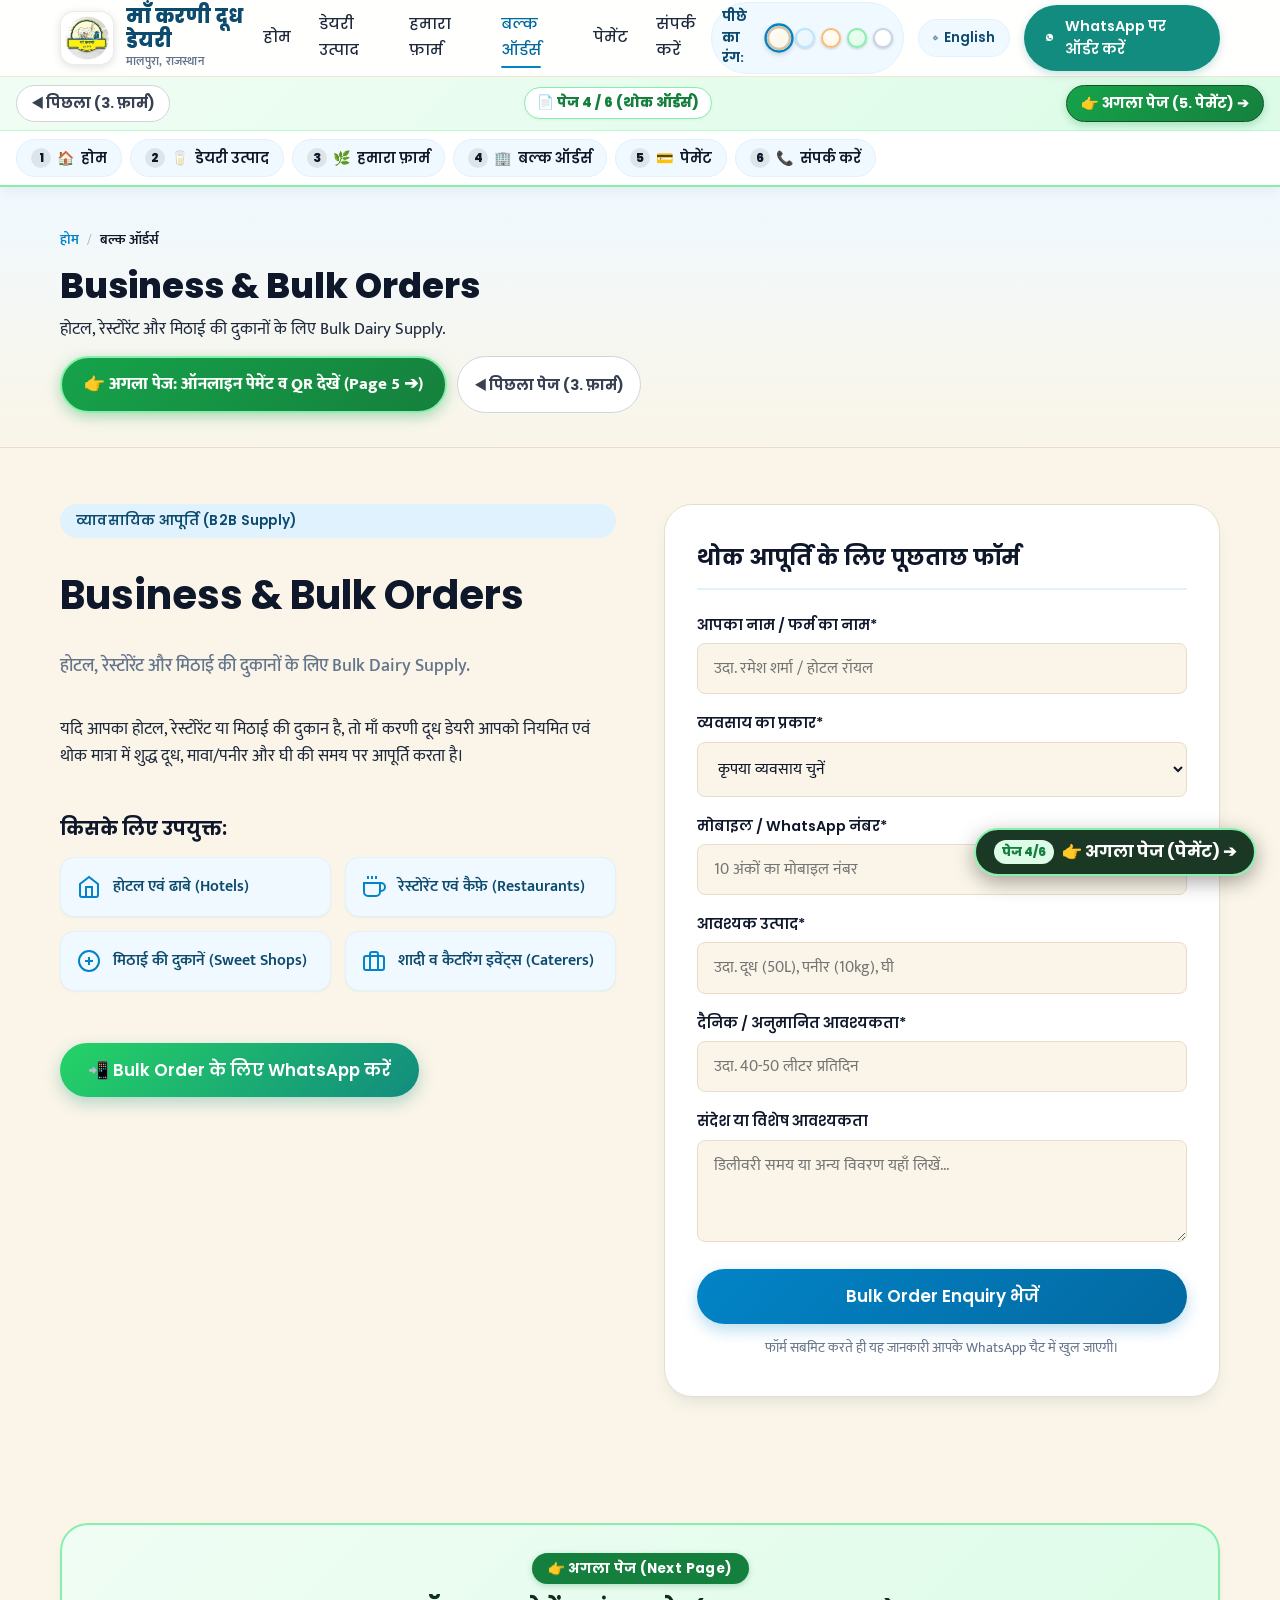
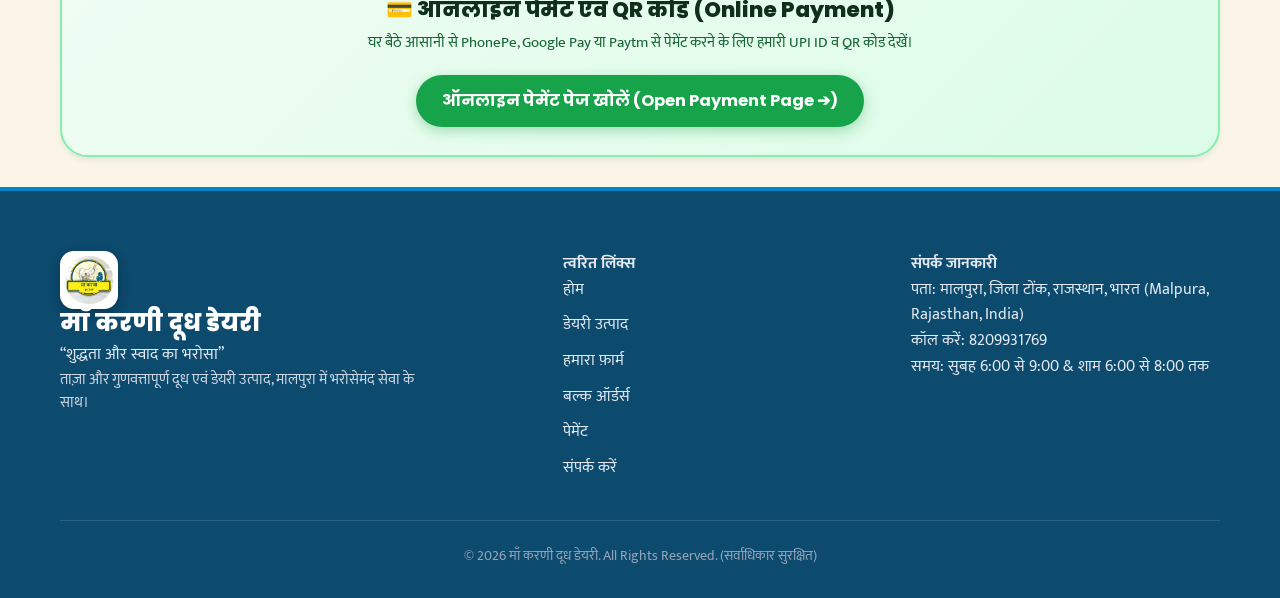
==== commit c304c96d: "Add unmissable next-page controls: floating button on every page, top pagination row with prev/next " ====
--- a/bulk.html
+++ b/bulk.html
@@ -17,7 +17,7 @@
   <link rel="preconnect" href="https://fonts.gstatic.com" crossorigin>
   <link href="https://fonts.googleapis.com/css2?family=Mukta:wght@400;500;600;700&family=Poppins:wght@400;500;600;700;800&display=swap" rel="stylesheet">
 
-  <link rel="stylesheet" href="css/style.css">
+  <link rel="stylesheet" href="css/style.css?v=3">
 </head>
 <body>
 
@@ -121,13 +121,20 @@
 
   <!-- Quick Page Access Navigation Strip -->
   <nav class="page-nav-strip" aria-label="वेबसाइट पेज चुनें">
-    <div class="page-nav-track">
-      <a href="index.html" class="page-nav-pill"><span class="nav-pill-icon">🏠</span> <span data-i18n="nav_home">होम</span></a>
-      <a href="products.html" class="page-nav-pill"><span class="nav-pill-icon">🥛</span> <span data-i18n="nav_products">डेयरी उत्पाद</span></a>
-      <a href="farm.html" class="page-nav-pill"><span class="nav-pill-icon">🌿</span> <span data-i18n="nav_farm">हमारा फ़ार्म</span></a>
-      <a href="bulk.html" class="page-nav-pill active"><span class="nav-pill-icon">🏢</span> <span data-i18n="nav_bulk">बल्क ऑर्डर्स</span></a>
-      <a href="payment.html" class="page-nav-pill"><span class="nav-pill-icon">💳</span> <span data-i18n="nav_payment">पेमेंट</span></a>
-      <a href="contact.html" class="page-nav-pill"><span class="nav-pill-icon">📞</span> <span data-i18n="nav_contact">संपर्क व लोकेशन</span></a>
+    <div class="page-nav-header-row">
+      <a href="farm.html?v=3" class="top-nav-btn-prev">◀ पिछला (3. फ़ार्म)</a>
+      <span class="page-indicator-badge">📄 पेज 4 / 6 (थोक ऑर्डर्स)</span>
+      <a href="payment.html?v=3" class="top-nav-btn-next">👉 अगला पेज (5. पेमेंट) ➔</a>
+    </div>
+    <div class="page-nav-scroll-wrap">
+      <div class="page-nav-track">
+        <a href="index.html?v=3" class="page-nav-pill"><span class="nav-pill-num">1</span> <span class="nav-pill-icon">🏠</span> <span data-i18n="nav_home">होम</span></a>
+        <a href="products.html?v=3" class="page-nav-pill"><span class="nav-pill-num">2</span> <span class="nav-pill-icon">🥛</span> <span data-i18n="nav_products">डेयरी उत्पाद</span></a>
+        <a href="farm.html?v=3" class="page-nav-pill"><span class="nav-pill-num">3</span> <span class="nav-pill-icon">🌿</span> <span data-i18n="nav_farm">हमारा फ़ार्म</span></a>
+        <a href="bulk.html?v=3" class="page-nav-pill active"><span class="nav-pill-num">4</span> <span class="nav-pill-icon">🏢</span> <span data-i18n="nav_bulk">बल्क ऑर्डर्स</span></a>
+        <a href="payment.html?v=3" class="page-nav-pill"><span class="nav-pill-num">5</span> <span class="nav-pill-icon">💳</span> <span data-i18n="nav_payment">पेमेंट</span></a>
+        <a href="contact.html?v=3" class="page-nav-pill"><span class="nav-pill-num">6</span> <span class="nav-pill-icon">📞</span> <span data-i18n="nav_contact">संपर्क व लोकेशन</span></a>
+      </div>
     </div>
   </nav>
 
@@ -137,12 +144,16 @@
     <section class="subpage-hero">
       <div class="container">
         <nav class="breadcrumbs" aria-label="Breadcrumb">
-          <a href="index.html" data-i18n="breadcrumb_home">होम</a>
+          <a href="index.html?v=3" data-i18n="breadcrumb_home">होम</a>
           <span class="breadcrumb-sep">/</span>
-          <span class="current" data-i18n="breadcrumb_bulk">बल्क ऑर्डर्स</span>
+          <span class="current" data-i18n="breadcrumb_bulk">बल्क ऑर्डर्स (पेज 4)</span>
         </nav>
         <h1 class="subpage-title" data-i18n="bulk_heading">Business &amp; Bulk Orders</h1>
         <p class="subpage-desc" data-i18n="bulk_subheading">होटल, रेस्टोरेंट और मिठाई की दुकानों के लिए Bulk Dairy Supply.</p>
+        <div style="margin-top: 14px; display: flex; gap: 10px; flex-wrap: wrap;">
+          <a href="payment.html?v=3" class="btn-hero-next" style="padding: 9px 18px; font-size: 0.95rem;">👉 अगला पेज: ऑनलाइन पेमेंट व QR देखें (Page 5 ➔)</a>
+          <a href="farm.html?v=3" class="top-nav-btn-prev" style="padding: 9px 16px;">◀ पिछला पेज (3. फ़ार्म)</a>
+        </div>
       </div>
     </section>
 
@@ -274,8 +285,8 @@
         <span class="next-page-badge">👉 अगला पेज (Next Page)</span>
         <h3 class="next-page-title">💳 ऑनलाइन पेमेंट एवं QR कोड (Online Payment)</h3>
         <p class="next-page-desc">घर बैठे आसानी से PhonePe, Google Pay या Paytm से पेमेंट करने के लिए हमारी UPI ID व QR कोड देखें।</p>
-        <a href="payment.html" class="btn-next-page-cta">
-          <span>ऑनलाइन पेमेंट पेज खोलें (Open Payment Page)</span> ➔
+        <a href="payment.html?v=3" class="btn-next-page-cta">
+          <span>ऑनलाइन पेमेंट पेज खोलें (Open Payment Page ➔)</span>
         </a>
       </div>
     </section>
@@ -360,11 +371,17 @@
     </a>
   </nav>
 
+  <!-- Floating Persistent Next Page Button -->
+  <div class="floating-page-nav" id="floatingPageNav">
+    <span class="float-page-tag">पेज 4/6</span>
+    <a href="payment.html?v=3">👉 अगला पेज (पेमेंट) ➔</a>
+  </div>
+
   <div class="toast-notice" id="toastNotice" role="status" aria-live="polite"></div>
 
   <!-- Scripts -->
-  <script src="js/config.js"></script>
-  <script src="js/translations.js"></script>
-  <script src="js/app.js"></script>
+  <script src="js/config.js?v=3"></script>
+  <script src="js/translations.js?v=3"></script>
+  <script src="js/app.js?v=3"></script>
 </body>
 </html>
--- a/css/style.css
+++ b/css/style.css
@@ -2109,17 +2109,93 @@
    ========================================================================== */
 .page-nav-strip {
   background: #ffffff;
-  border-bottom: 1.5px solid var(--color-border);
+  border-bottom: 2px solid #86EFAC;
   position: sticky;
   top: 76px;
   z-index: 990;
-  box-shadow: 0 2px 8px rgba(0, 0, 0, 0.05);
+  box-shadow: 0 4px 12px rgba(0, 0, 0, 0.06);
+}
+
+/* Dedicated Pagination Row (Previous | Page X/6 | Next Page) */
+.page-nav-header-row {
+  display: flex;
+  align-items: center;
+  justify-content: space-between;
+  padding: 8px 16px;
+  background: linear-gradient(135deg, #F0FDF4 0%, #DCFCE7 100%);
+  border-bottom: 1px solid #BBF7D0;
+  gap: 8px;
+}
+
+.page-indicator-badge {
+  display: inline-flex;
+  align-items: center;
+  gap: 4px;
+  background: #ffffff;
+  color: #15803D;
+  font-family: var(--font-heading);
+  font-size: 0.85rem;
+  font-weight: 800;
+  padding: 4px 12px;
+  border-radius: var(--radius-full);
+  border: 1.5px solid #86EFAC;
+  box-shadow: 0 1px 3px rgba(0, 0, 0, 0.05);
+}
+
+.top-nav-btn-prev,
+.top-nav-btn-next {
+  display: inline-flex;
+  align-items: center;
+  gap: 6px;
+  font-family: var(--font-heading);
+  font-size: 0.88rem;
+  font-weight: 700;
+  padding: 6px 14px;
+  border-radius: var(--radius-full);
+  text-decoration: none;
+  transition: all var(--transition-fast);
+  white-space: nowrap;
+}
+
+.top-nav-btn-prev {
+  background: #ffffff;
+  color: #374151;
+  border: 1.5px solid #D1D5DB;
+}
+
+.top-nav-btn-prev:hover {
+  background: #F3F4F6;
+  border-color: #9CA3AF;
+  color: #111827;
+}
+
+.top-nav-btn-next {
+  background: linear-gradient(135deg, #16A34A 0%, #15803D 100%);
+  color: #ffffff !important;
+  border: 1.5px solid #14532D;
+  box-shadow: 0 3px 8px rgba(22, 163, 74, 0.3);
+  animation: pulse-green-subtle 2.2s infinite;
+}
+
+.top-nav-btn-next:hover {
+  background: #15803D;
+  transform: translateY(-1px);
+  box-shadow: 0 5px 12px rgba(22, 163, 74, 0.45);
+}
+
+@keyframes pulse-green-subtle {
+  0% { box-shadow: 0 0 0 0 rgba(22, 163, 74, 0.5); }
+  70% { box-shadow: 0 0 0 8px rgba(22, 163, 74, 0); }
+  100% { box-shadow: 0 0 0 0 rgba(22, 163, 74, 0); }
+}
+
+.page-nav-scroll-wrap {
   overflow-x: auto;
   -webkit-overflow-scrolling: touch;
   scrollbar-width: none;
 }
 
-.page-nav-strip::-webkit-scrollbar {
+.page-nav-scroll-wrap::-webkit-scrollbar {
   display: none;
 }
 
@@ -2136,7 +2212,7 @@
   display: inline-flex;
   align-items: center;
   gap: 6px;
-  padding: 7px 15px;
+  padding: 7px 14px;
   background: var(--color-primary-bg);
   border: 1.5px solid var(--color-primary-tint);
   border-radius: var(--radius-full);
@@ -2147,6 +2223,19 @@
   white-space: nowrap;
   text-decoration: none;
   transition: all var(--transition-fast);
+}
+
+.nav-pill-num {
+  display: inline-flex;
+  align-items: center;
+  justify-content: center;
+  width: 20px;
+  height: 20px;
+  border-radius: 50%;
+  background: rgba(0, 0, 0, 0.08);
+  font-size: 0.76rem;
+  font-weight: 800;
+  color: inherit;
 }
 
 .page-nav-pill:hover,
@@ -2159,6 +2248,88 @@
 
 .page-nav-pill.active {
   font-weight: 700;
+}
+
+.page-nav-pill.active .nav-pill-num {
+  background: #ffffff;
+  color: #15803D;
+}
+
+/* Hero Next Page Big CTA Button */
+.btn-hero-next {
+  background: linear-gradient(135deg, #16A34A 0%, #15803D 100%) !important;
+  color: #ffffff !important;
+  font-weight: 800 !important;
+  font-size: 1.05rem !important;
+  padding: 13px 22px !important;
+  box-shadow: 0 4px 14px rgba(22, 163, 74, 0.35) !important;
+  border: 2px solid #86EFAC !important;
+  display: inline-flex !important;
+  align-items: center !important;
+  gap: 8px !important;
+  border-radius: var(--radius-full) !important;
+  text-decoration: none !important;
+}
+
+.btn-hero-next:hover {
+  background: #15803D !important;
+  transform: translateY(-2px);
+  box-shadow: 0 6px 20px rgba(22, 163, 74, 0.45) !important;
+}
+
+/* Floating Persistent Next Page Button */
+.floating-page-nav {
+  position: fixed;
+  bottom: 74px;
+  right: 14px;
+  z-index: 1001;
+  display: flex;
+  align-items: center;
+  gap: 8px;
+  background: rgba(15, 46, 27, 0.95);
+  backdrop-filter: blur(10px);
+  -webkit-backdrop-filter: blur(10px);
+  padding: 7px 14px 7px 12px;
+  border-radius: var(--radius-full);
+  box-shadow: 0 6px 20px rgba(0, 0, 0, 0.35);
+  border: 2px solid #86EFAC;
+  animation: float-slide-up 0.4s ease-out;
+}
+
+.floating-page-nav .float-page-tag {
+  background: #DCFCE7;
+  color: #15803D;
+  font-family: var(--font-heading);
+  font-size: 0.78rem;
+  font-weight: 800;
+  padding: 2px 8px;
+  border-radius: var(--radius-full);
+}
+
+.floating-page-nav a {
+  color: #ffffff !important;
+  font-family: var(--font-heading);
+  font-size: 0.94rem;
+  font-weight: 700;
+  display: inline-flex;
+  align-items: center;
+  gap: 6px;
+  text-decoration: none;
+}
+
+.floating-page-nav a:hover {
+  color: #86EFAC !important;
+}
+
+@media (min-width: 769px) {
+  .floating-page-nav {
+    bottom: 24px;
+    right: 24px;
+    padding: 9px 18px;
+  }
+  .floating-page-nav a {
+    font-size: 1.02rem;
+  }
 }
 
 /* ==========================================================================
@@ -2541,6 +2712,26 @@
     gap: 6px;
   }
 
+  .page-nav-strip {
+    top: 60px !important;
+  }
+
+  .page-nav-header-row {
+    padding: 6px 10px;
+  }
+
+  .top-nav-btn-prev,
+  .top-nav-btn-next {
+    padding: 5px 10px;
+    font-size: 0.8rem;
+    gap: 4px;
+  }
+
+  .page-indicator-badge {
+    padding: 3px 8px;
+    font-size: 0.76rem;
+  }
+
   .brand-logo {
     min-width: 0;
     max-width: calc(100% - 145px);
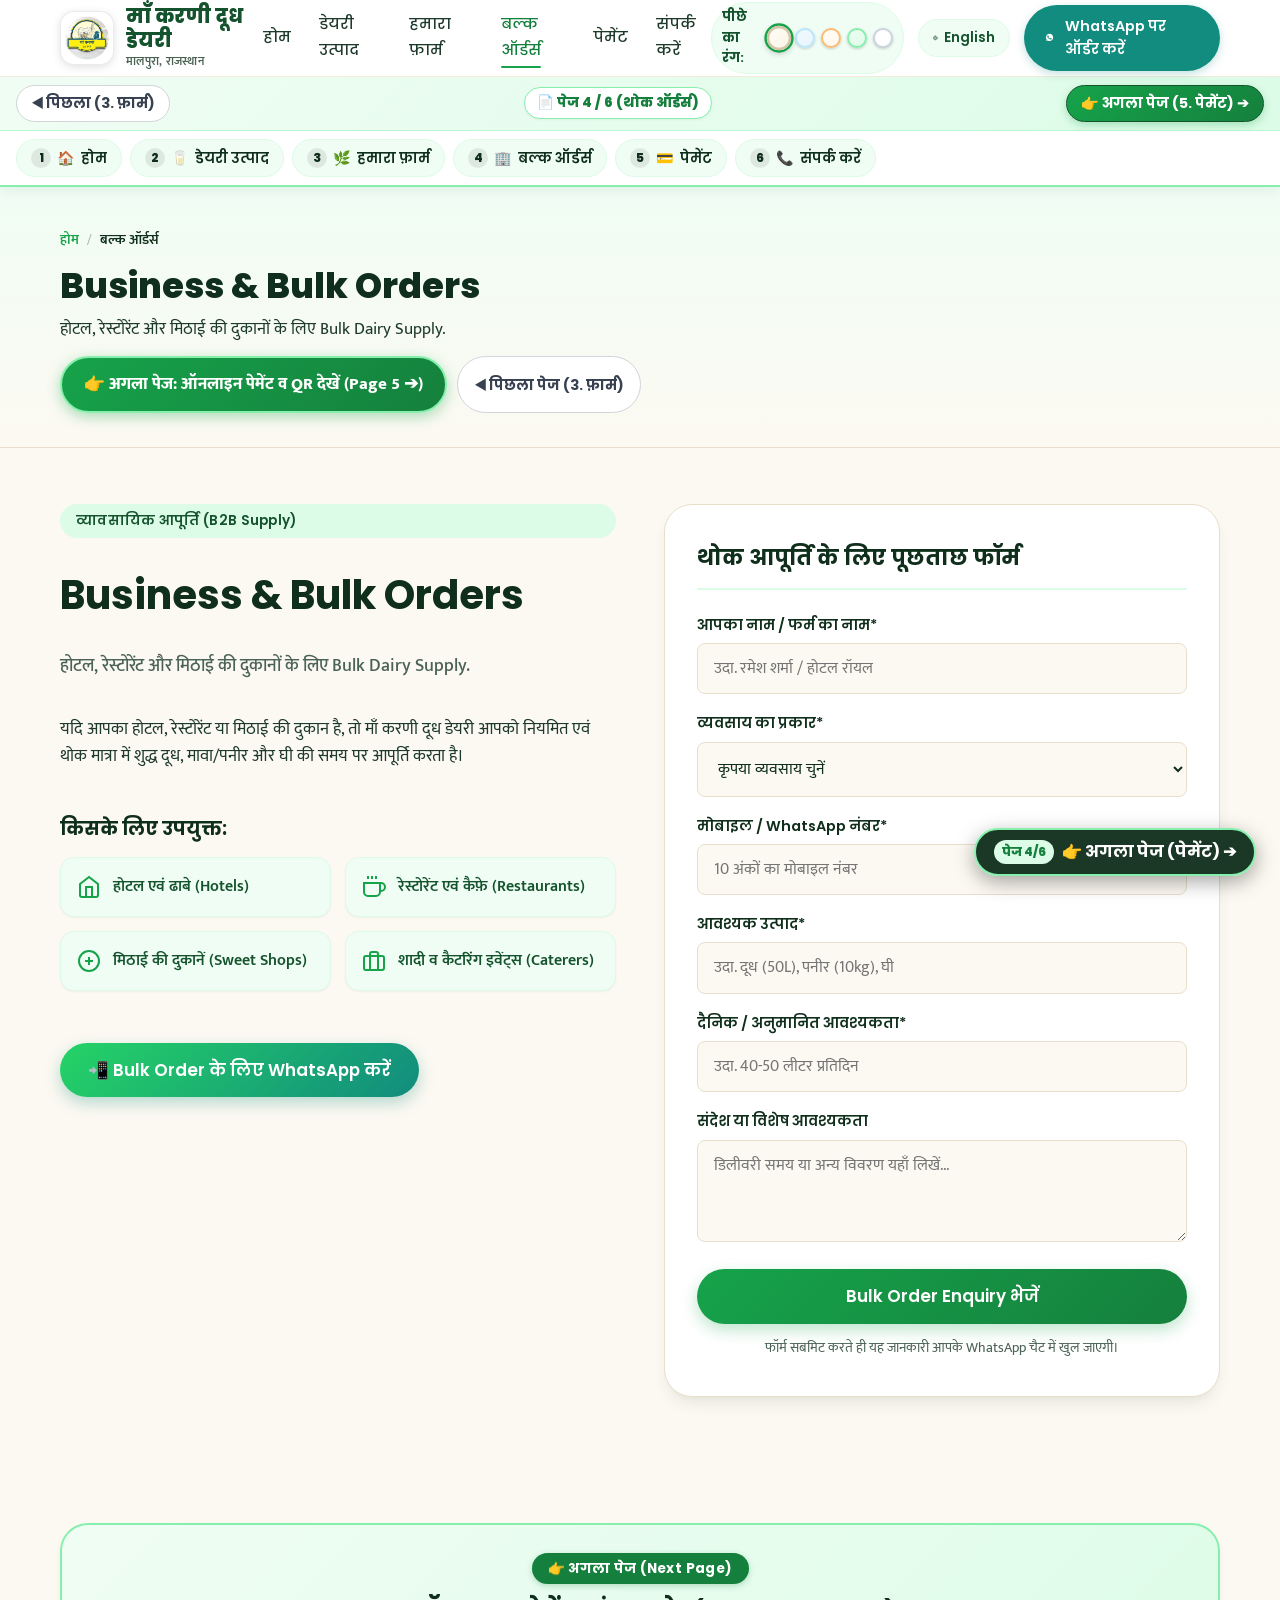
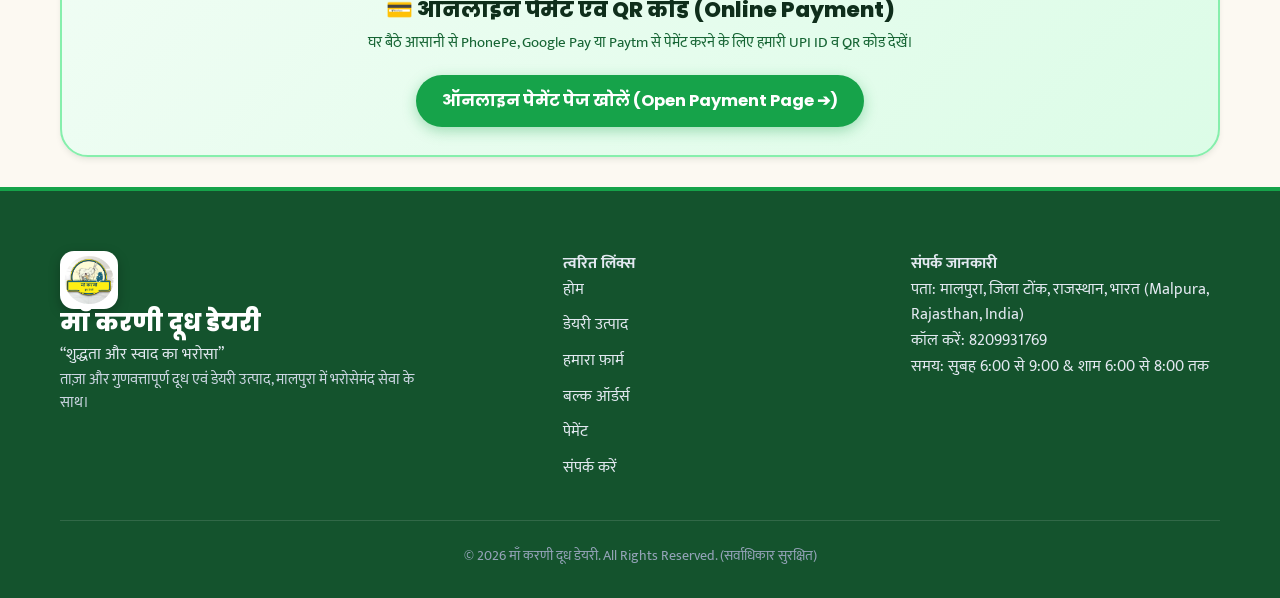
==== commit d2377643: "Update default brand theme to Fresh Farm Green and Warm Milk Cream with v=4 cache busting" ====
--- a/bulk.html
+++ b/bulk.html
@@ -1,5 +1,5 @@
 <!DOCTYPE html>
-<html lang="hi">
+<html lang="hi" data-theme="green" data-bg="cream">
 <head>
   <meta charset="UTF-8">
   <meta name="viewport" content="width=device-width, initial-scale=1.0">
@@ -17,7 +17,7 @@
   <link rel="preconnect" href="https://fonts.gstatic.com" crossorigin>
   <link href="https://fonts.googleapis.com/css2?family=Mukta:wght@400;500;600;700&family=Poppins:wght@400;500;600;700;800&display=swap" rel="stylesheet">
 
-  <link rel="stylesheet" href="css/style.css?v=3">
+  <link rel="stylesheet" href="css/style.css?v=4">
 </head>
 <body>
 
@@ -122,18 +122,18 @@
   <!-- Quick Page Access Navigation Strip -->
   <nav class="page-nav-strip" aria-label="वेबसाइट पेज चुनें">
     <div class="page-nav-header-row">
-      <a href="farm.html?v=3" class="top-nav-btn-prev">◀ पिछला (3. फ़ार्म)</a>
+      <a href="farm.html?v=4" class="top-nav-btn-prev">◀ पिछला (3. फ़ार्म)</a>
       <span class="page-indicator-badge">📄 पेज 4 / 6 (थोक ऑर्डर्स)</span>
-      <a href="payment.html?v=3" class="top-nav-btn-next">👉 अगला पेज (5. पेमेंट) ➔</a>
+      <a href="payment.html?v=4" class="top-nav-btn-next">👉 अगला पेज (5. पेमेंट) ➔</a>
     </div>
     <div class="page-nav-scroll-wrap">
       <div class="page-nav-track">
-        <a href="index.html?v=3" class="page-nav-pill"><span class="nav-pill-num">1</span> <span class="nav-pill-icon">🏠</span> <span data-i18n="nav_home">होम</span></a>
-        <a href="products.html?v=3" class="page-nav-pill"><span class="nav-pill-num">2</span> <span class="nav-pill-icon">🥛</span> <span data-i18n="nav_products">डेयरी उत्पाद</span></a>
-        <a href="farm.html?v=3" class="page-nav-pill"><span class="nav-pill-num">3</span> <span class="nav-pill-icon">🌿</span> <span data-i18n="nav_farm">हमारा फ़ार्म</span></a>
-        <a href="bulk.html?v=3" class="page-nav-pill active"><span class="nav-pill-num">4</span> <span class="nav-pill-icon">🏢</span> <span data-i18n="nav_bulk">बल्क ऑर्डर्स</span></a>
-        <a href="payment.html?v=3" class="page-nav-pill"><span class="nav-pill-num">5</span> <span class="nav-pill-icon">💳</span> <span data-i18n="nav_payment">पेमेंट</span></a>
-        <a href="contact.html?v=3" class="page-nav-pill"><span class="nav-pill-num">6</span> <span class="nav-pill-icon">📞</span> <span data-i18n="nav_contact">संपर्क व लोकेशन</span></a>
+        <a href="index.html?v=4" class="page-nav-pill"><span class="nav-pill-num">1</span> <span class="nav-pill-icon">🏠</span> <span data-i18n="nav_home">होम</span></a>
+        <a href="products.html?v=4" class="page-nav-pill"><span class="nav-pill-num">2</span> <span class="nav-pill-icon">🥛</span> <span data-i18n="nav_products">डेयरी उत्पाद</span></a>
+        <a href="farm.html?v=4" class="page-nav-pill"><span class="nav-pill-num">3</span> <span class="nav-pill-icon">🌿</span> <span data-i18n="nav_farm">हमारा फ़ार्म</span></a>
+        <a href="bulk.html?v=4" class="page-nav-pill active"><span class="nav-pill-num">4</span> <span class="nav-pill-icon">🏢</span> <span data-i18n="nav_bulk">बल्क ऑर्डर्स</span></a>
+        <a href="payment.html?v=4" class="page-nav-pill"><span class="nav-pill-num">5</span> <span class="nav-pill-icon">💳</span> <span data-i18n="nav_payment">पेमेंट</span></a>
+        <a href="contact.html?v=4" class="page-nav-pill"><span class="nav-pill-num">6</span> <span class="nav-pill-icon">📞</span> <span data-i18n="nav_contact">संपर्क व लोकेशन</span></a>
       </div>
     </div>
   </nav>
@@ -144,15 +144,15 @@
     <section class="subpage-hero">
       <div class="container">
         <nav class="breadcrumbs" aria-label="Breadcrumb">
-          <a href="index.html?v=3" data-i18n="breadcrumb_home">होम</a>
+          <a href="index.html?v=4" data-i18n="breadcrumb_home">होम</a>
           <span class="breadcrumb-sep">/</span>
           <span class="current" data-i18n="breadcrumb_bulk">बल्क ऑर्डर्स (पेज 4)</span>
         </nav>
         <h1 class="subpage-title" data-i18n="bulk_heading">Business &amp; Bulk Orders</h1>
         <p class="subpage-desc" data-i18n="bulk_subheading">होटल, रेस्टोरेंट और मिठाई की दुकानों के लिए Bulk Dairy Supply.</p>
         <div style="margin-top: 14px; display: flex; gap: 10px; flex-wrap: wrap;">
-          <a href="payment.html?v=3" class="btn-hero-next" style="padding: 9px 18px; font-size: 0.95rem;">👉 अगला पेज: ऑनलाइन पेमेंट व QR देखें (Page 5 ➔)</a>
-          <a href="farm.html?v=3" class="top-nav-btn-prev" style="padding: 9px 16px;">◀ पिछला पेज (3. फ़ार्म)</a>
+          <a href="payment.html?v=4" class="btn-hero-next" style="padding: 9px 18px; font-size: 0.95rem;">👉 अगला पेज: ऑनलाइन पेमेंट व QR देखें (Page 5 ➔)</a>
+          <a href="farm.html?v=4" class="top-nav-btn-prev" style="padding: 9px 16px;">◀ पिछला पेज (3. फ़ार्म)</a>
         </div>
       </div>
     </section>
@@ -285,7 +285,7 @@
         <span class="next-page-badge">👉 अगला पेज (Next Page)</span>
         <h3 class="next-page-title">💳 ऑनलाइन पेमेंट एवं QR कोड (Online Payment)</h3>
         <p class="next-page-desc">घर बैठे आसानी से PhonePe, Google Pay या Paytm से पेमेंट करने के लिए हमारी UPI ID व QR कोड देखें।</p>
-        <a href="payment.html?v=3" class="btn-next-page-cta">
+        <a href="payment.html?v=4" class="btn-next-page-cta">
           <span>ऑनलाइन पेमेंट पेज खोलें (Open Payment Page ➔)</span>
         </a>
       </div>
@@ -374,14 +374,14 @@
   <!-- Floating Persistent Next Page Button -->
   <div class="floating-page-nav" id="floatingPageNav">
     <span class="float-page-tag">पेज 4/6</span>
-    <a href="payment.html?v=3">👉 अगला पेज (पेमेंट) ➔</a>
+    <a href="payment.html?v=4">👉 अगला पेज (पेमेंट) ➔</a>
   </div>
 
   <div class="toast-notice" id="toastNotice" role="status" aria-live="polite"></div>
 
   <!-- Scripts -->
-  <script src="js/config.js?v=3"></script>
-  <script src="js/translations.js?v=3"></script>
-  <script src="js/app.js?v=3"></script>
+  <script src="js/config.js?v=4"></script>
+  <script src="js/translations.js?v=4"></script>
+  <script src="js/app.js?v=4"></script>
 </body>
 </html>
--- a/css/style.css
+++ b/css/style.css
@@ -6,15 +6,15 @@
 
 /* --- Design Tokens & CSS Custom Properties --- */
 :root {
-  /* Default Brand Theme: Royal Dairy Blue (शाही डेयरी नीला - Matches Official Logo) */
-  --color-primary: #0284C7;
-  --color-primary-dark: #0369A1;
-  --color-primary-deep: #0C4A6E;
-  --color-primary-light: #38BDF8;
-  --color-primary-tint: #E0F2FE;
-  --color-primary-bg: #F0F9FF;
-  --primary-rgb: 2, 132, 199;
-  --shadow-rgb: 12, 74, 110;
+  /* Default Brand Theme: Fresh Farm Green & Warm Cream (ताज़ा फ़ार्म ग्रीन व मलाईदार क्रीम) */
+  --color-primary: #16A34A;
+  --color-primary-dark: #15803D;
+  --color-primary-deep: #14532D;
+  --color-primary-light: #22C55E;
+  --color-primary-tint: #DCFCE7;
+  --color-primary-bg: #F0FDF4;
+  --primary-rgb: 22, 163, 74;
+  --shadow-rgb: 20, 83, 45;
 
   /* Supporting Cream, Amber & Ghee Gold Tones */
   --color-cream: #FDFBF7;
@@ -24,14 +24,14 @@
   --color-gold: #F59E0B;
 
   /* Background & Surface Palette (Default: Warm Fresh Milk Cream / Desi Malai) */
-  --color-bg: #FAF5E8;
-  --color-bg-alt: #F3ECE0;
+  --color-bg: #FCF9F2;
+  --color-bg-alt: #F6EFE0;
   --color-surface: #FFFFFF;
-  --color-text-main: #0F172A;
-  --color-text-body: #1E293B;
-  --color-text-muted: #64748B;
-  --color-border: #E8DEC8;
-  --color-border-subtle: #F0E6D2;
+  --color-text-main: #0F2E1B;
+  --color-text-body: #1E3A2B;
+  --color-text-muted: #4B6354;
+  --color-border: #E8DFCB;
+  --color-border-subtle: #F2ECDC;
 
   /* WhatsApp Green */
   --color-whatsapp: #25D366;
@@ -135,11 +135,11 @@
 
 /* Background 1 (Default): Warm Dairy Milk Cream (मलाईदार क्रीम) */
 [data-bg="cream"], html[data-bg="cream"] {
-  --color-bg: #FAF5E8;
-  --color-bg-alt: #F3ECE0;
+  --color-bg: #FCF9F2;
+  --color-bg-alt: #F6EFE0;
   --color-surface: #FFFFFF;
-  --color-border: #E8DEC8;
-  --color-border-subtle: #F0E6D2;
+  --color-border: #E8DFCB;
+  --color-border-subtle: #F2ECDC;
 }
 
 /* Background 2: Cool Milk Blue (ताज़ा दूधिया नीला) */
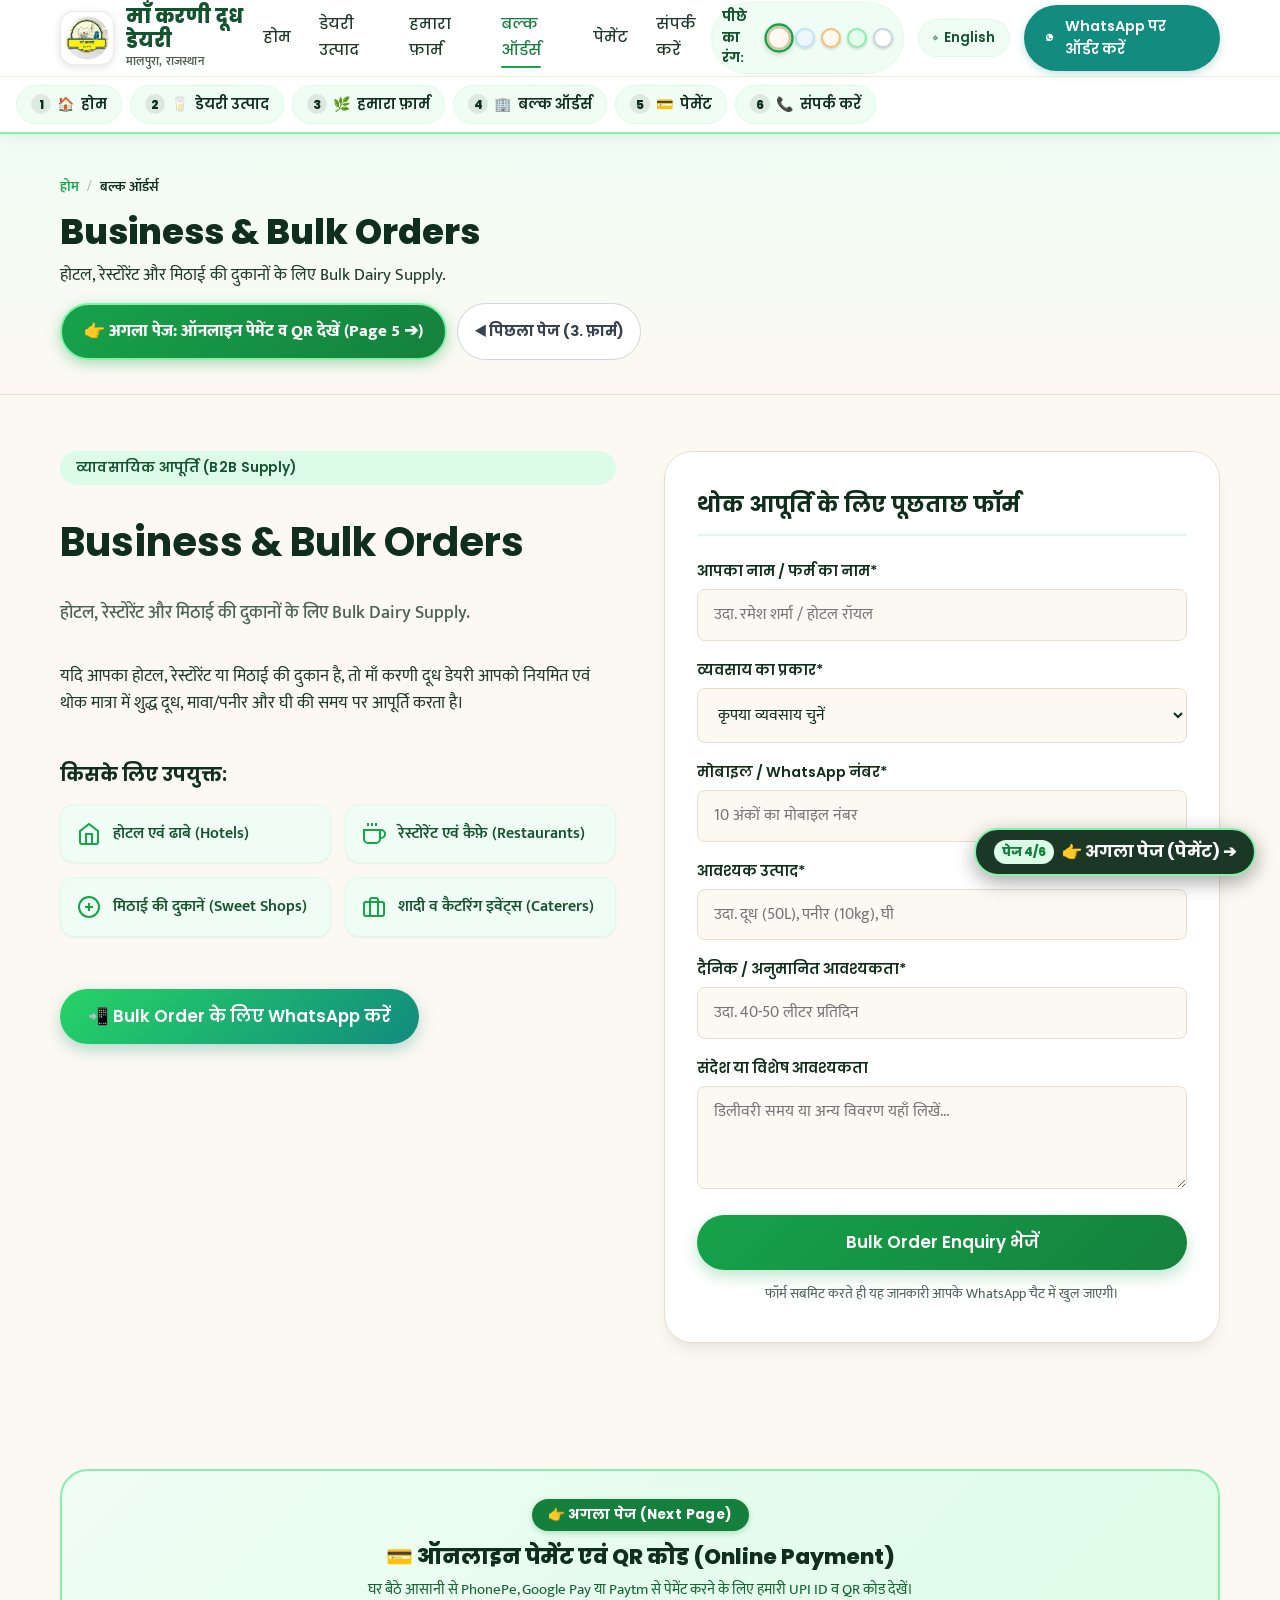
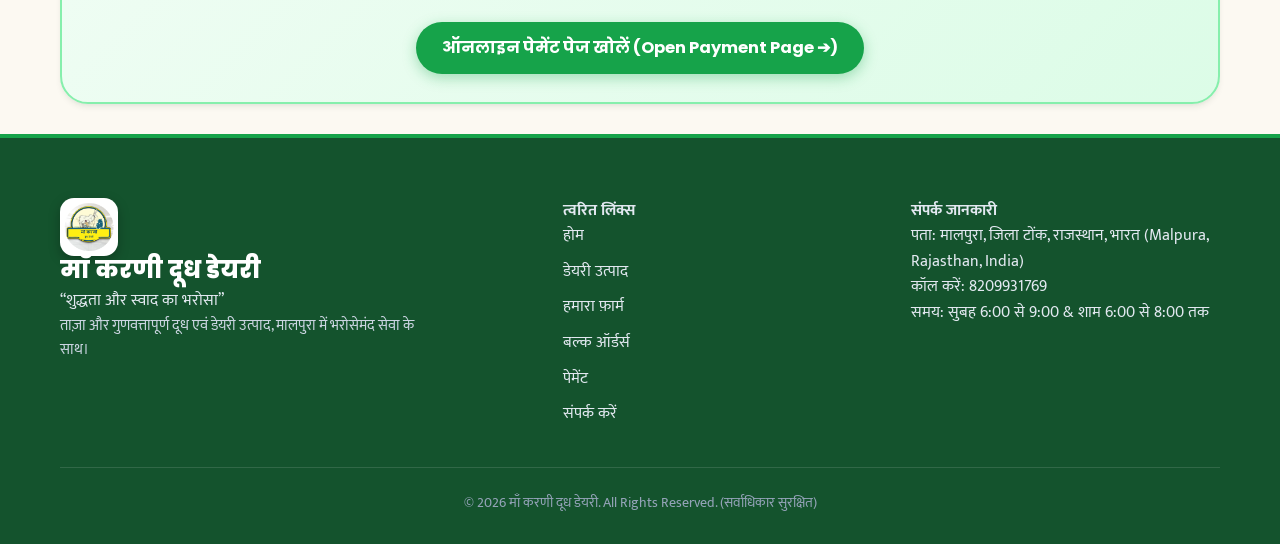
==== commit 7109a0b5: "Remove top next-page navigation row across all pages and bump to v=6" ====
--- a/bulk.html
+++ b/bulk.html
@@ -5,8 +5,8 @@
   <meta name="viewport" content="width=device-width, initial-scale=1.0">
   <title>बल्क ऑर्डर्स - माँ करणी दूध डेयरी | Malpura, Rajasthan</title>
   
-  <meta name="description" content="होटल, रेस्टोरेंट, कैफ़े, हलवाई और शादी-समारोह के लिए शुद्ध दूध, पनीर और घी की थोक आपूर्ति (Bulk Dairy Supply) - माँ करणी दूध डेयरी मालपुरा।">
-  <meta name="keywords" content="Bulk dairy supply Malpura, Hotel milk supplier Tonk, Wholesale paneer ghee Malpura, B2B dairy">
+  <meta name="description" content="होटल, रेस्टोरेंट, कैफ़े, हलवाई और शादी-समारोह के लिए शुद्ध दूध और शुद्ध देसी घी की थोक आपूर्ति (Bulk Dairy Supply) - माँ करणी दूध डेयरी मालपुरा।">
+  <meta name="keywords" content="Bulk dairy supply Malpura, Hotel milk supplier Tonk, Wholesale milk ghee Malpura, B2B dairy">
   <meta name="theme-color" content="#15803D">
 
   <!-- Favicon -->
@@ -17,7 +17,7 @@
   <link rel="preconnect" href="https://fonts.gstatic.com" crossorigin>
   <link href="https://fonts.googleapis.com/css2?family=Mukta:wght@400;500;600;700&family=Poppins:wght@400;500;600;700;800&display=swap" rel="stylesheet">
 
-  <link rel="stylesheet" href="css/style.css?v=4">
+  <link rel="stylesheet" href="css/style.css?v=6">
 </head>
 <body>
 
@@ -121,19 +121,15 @@
 
   <!-- Quick Page Access Navigation Strip -->
   <nav class="page-nav-strip" aria-label="वेबसाइट पेज चुनें">
-    <div class="page-nav-header-row">
-      <a href="farm.html?v=4" class="top-nav-btn-prev">◀ पिछला (3. फ़ार्म)</a>
-      <span class="page-indicator-badge">📄 पेज 4 / 6 (थोक ऑर्डर्स)</span>
-      <a href="payment.html?v=4" class="top-nav-btn-next">👉 अगला पेज (5. पेमेंट) ➔</a>
-    </div>
+
     <div class="page-nav-scroll-wrap">
       <div class="page-nav-track">
-        <a href="index.html?v=4" class="page-nav-pill"><span class="nav-pill-num">1</span> <span class="nav-pill-icon">🏠</span> <span data-i18n="nav_home">होम</span></a>
-        <a href="products.html?v=4" class="page-nav-pill"><span class="nav-pill-num">2</span> <span class="nav-pill-icon">🥛</span> <span data-i18n="nav_products">डेयरी उत्पाद</span></a>
-        <a href="farm.html?v=4" class="page-nav-pill"><span class="nav-pill-num">3</span> <span class="nav-pill-icon">🌿</span> <span data-i18n="nav_farm">हमारा फ़ार्म</span></a>
-        <a href="bulk.html?v=4" class="page-nav-pill active"><span class="nav-pill-num">4</span> <span class="nav-pill-icon">🏢</span> <span data-i18n="nav_bulk">बल्क ऑर्डर्स</span></a>
-        <a href="payment.html?v=4" class="page-nav-pill"><span class="nav-pill-num">5</span> <span class="nav-pill-icon">💳</span> <span data-i18n="nav_payment">पेमेंट</span></a>
-        <a href="contact.html?v=4" class="page-nav-pill"><span class="nav-pill-num">6</span> <span class="nav-pill-icon">📞</span> <span data-i18n="nav_contact">संपर्क व लोकेशन</span></a>
+        <a href="index.html?v=6" class="page-nav-pill"><span class="nav-pill-num">1</span> <span class="nav-pill-icon">🏠</span> <span data-i18n="nav_home">होम</span></a>
+        <a href="products.html?v=6" class="page-nav-pill"><span class="nav-pill-num">2</span> <span class="nav-pill-icon">🥛</span> <span data-i18n="nav_products">डेयरी उत्पाद</span></a>
+        <a href="farm.html?v=6" class="page-nav-pill"><span class="nav-pill-num">3</span> <span class="nav-pill-icon">🌿</span> <span data-i18n="nav_farm">हमारा फ़ार्म</span></a>
+        <a href="bulk.html?v=6" class="page-nav-pill active"><span class="nav-pill-num">4</span> <span class="nav-pill-icon">🏢</span> <span data-i18n="nav_bulk">बल्क ऑर्डर्स</span></a>
+        <a href="payment.html?v=6" class="page-nav-pill"><span class="nav-pill-num">5</span> <span class="nav-pill-icon">💳</span> <span data-i18n="nav_payment">पेमेंट</span></a>
+        <a href="contact.html?v=6" class="page-nav-pill"><span class="nav-pill-num">6</span> <span class="nav-pill-icon">📞</span> <span data-i18n="nav_contact">संपर्क व लोकेशन</span></a>
       </div>
     </div>
   </nav>
@@ -144,15 +140,15 @@
     <section class="subpage-hero">
       <div class="container">
         <nav class="breadcrumbs" aria-label="Breadcrumb">
-          <a href="index.html?v=4" data-i18n="breadcrumb_home">होम</a>
+          <a href="index.html?v=6" data-i18n="breadcrumb_home">होम</a>
           <span class="breadcrumb-sep">/</span>
           <span class="current" data-i18n="breadcrumb_bulk">बल्क ऑर्डर्स (पेज 4)</span>
         </nav>
         <h1 class="subpage-title" data-i18n="bulk_heading">Business &amp; Bulk Orders</h1>
         <p class="subpage-desc" data-i18n="bulk_subheading">होटल, रेस्टोरेंट और मिठाई की दुकानों के लिए Bulk Dairy Supply.</p>
         <div style="margin-top: 14px; display: flex; gap: 10px; flex-wrap: wrap;">
-          <a href="payment.html?v=4" class="btn-hero-next" style="padding: 9px 18px; font-size: 0.95rem;">👉 अगला पेज: ऑनलाइन पेमेंट व QR देखें (Page 5 ➔)</a>
-          <a href="farm.html?v=4" class="top-nav-btn-prev" style="padding: 9px 16px;">◀ पिछला पेज (3. फ़ार्म)</a>
+          <a href="payment.html?v=6" class="btn-hero-next" style="padding: 9px 18px; font-size: 0.95rem;">👉 अगला पेज: ऑनलाइन पेमेंट व QR देखें (Page 5 ➔)</a>
+          <a href="farm.html?v=6" class="top-nav-btn-prev" style="padding: 9px 16px;">◀ पिछला पेज (3. फ़ार्म)</a>
         </div>
       </div>
     </section>
@@ -169,7 +165,7 @@
               होटल, रेस्टोरेंट और मिठाई की दुकानों के लिए Bulk Dairy Supply.
             </p>
             <p data-i18n="bulk_desc" style="color: var(--color-text-body); font-size: 1.05rem; line-height: 1.6; margin-bottom: 24px;">
-              यदि आपका होटल, रेस्टोरेंट या मिठाई की दुकान है, तो माँ करणी दूध डेयरी आपको नियमित एवं थोक मात्रा में शुद्ध दूध, मावा/पनीर और घी की समय पर आपूर्ति करता है।
+              यदि आपका होटल, रेस्टोरेंट या मिठाई की दुकान है, तो माँ करणी दूध डेयरी आपको नियमित एवं थोक मात्रा में शुद्ध दूध और शुद्ध देसी घी की समय पर आपूर्ति करता है।
             </p>
 
             <!-- Target Sectors Grid -->
@@ -251,7 +247,7 @@
 
               <div class="form-group">
                 <label for="bulkProduct" class="form-label" data-i18n="bulk_form_product_label">आवश्यक उत्पाद*</label>
-                <input type="text" id="bulkProduct" class="form-control" data-i18n-placeholder="bulk_form_product_placeholder" placeholder="उदा. दूध (50L), पनीर (10kg), घी" required>
+                <input type="text" id="bulkProduct" class="form-control" data-i18n-placeholder="bulk_form_product_placeholder" placeholder="उदा. दूध (50L), शुद्ध घी (10kg)" required>
                 <div class="form-error">कृपया आवश्यक उत्पाद का नाम लिखें।</div>
               </div>
 
@@ -285,7 +281,7 @@
         <span class="next-page-badge">👉 अगला पेज (Next Page)</span>
         <h3 class="next-page-title">💳 ऑनलाइन पेमेंट एवं QR कोड (Online Payment)</h3>
         <p class="next-page-desc">घर बैठे आसानी से PhonePe, Google Pay या Paytm से पेमेंट करने के लिए हमारी UPI ID व QR कोड देखें।</p>
-        <a href="payment.html?v=4" class="btn-next-page-cta">
+        <a href="payment.html?v=6" class="btn-next-page-cta">
           <span>ऑनलाइन पेमेंट पेज खोलें (Open Payment Page ➔)</span>
         </a>
       </div>
@@ -374,14 +370,14 @@
   <!-- Floating Persistent Next Page Button -->
   <div class="floating-page-nav" id="floatingPageNav">
     <span class="float-page-tag">पेज 4/6</span>
-    <a href="payment.html?v=4">👉 अगला पेज (पेमेंट) ➔</a>
+    <a href="payment.html?v=6">👉 अगला पेज (पेमेंट) ➔</a>
   </div>
 
   <div class="toast-notice" id="toastNotice" role="status" aria-live="polite"></div>
 
   <!-- Scripts -->
-  <script src="js/config.js?v=4"></script>
-  <script src="js/translations.js?v=4"></script>
-  <script src="js/app.js?v=4"></script>
+  <script src="js/config.js?v=6"></script>
+  <script src="js/translations.js?v=6"></script>
+  <script src="js/app.js?v=6"></script>
 </body>
 </html>
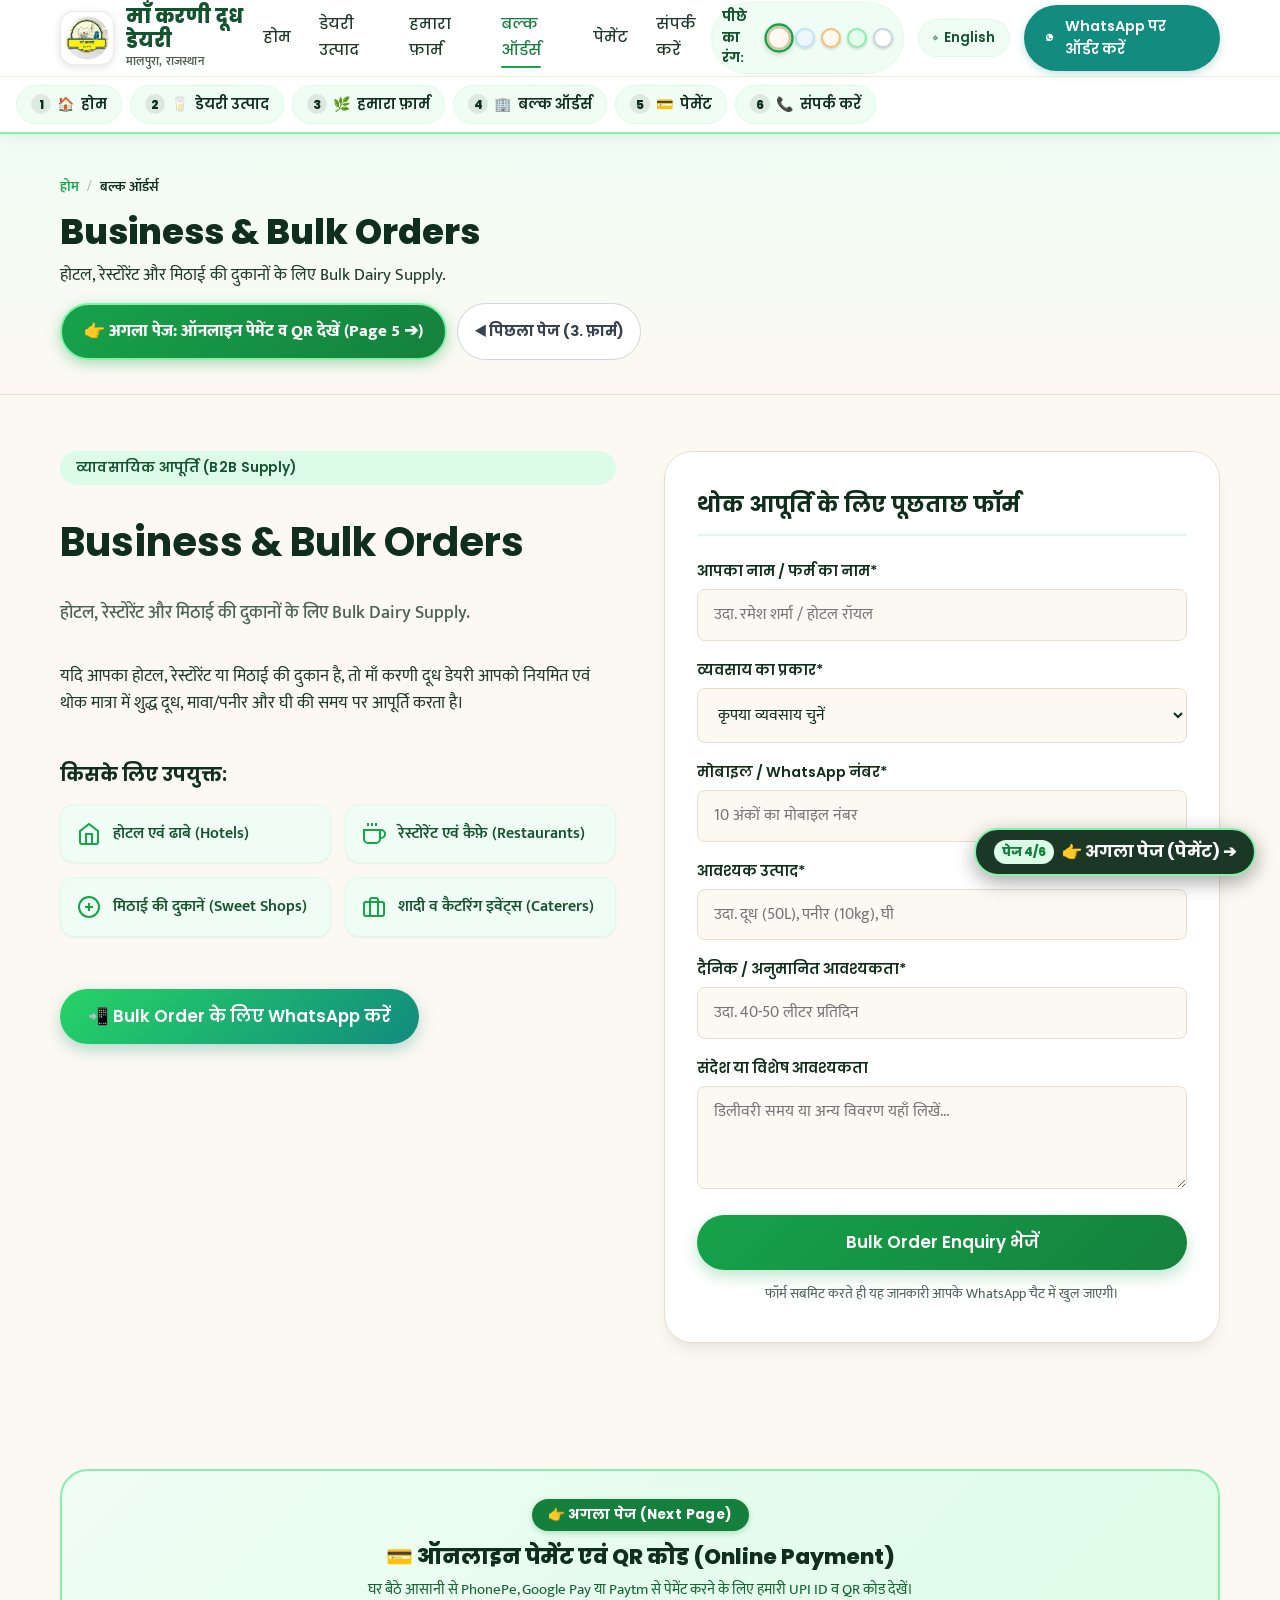
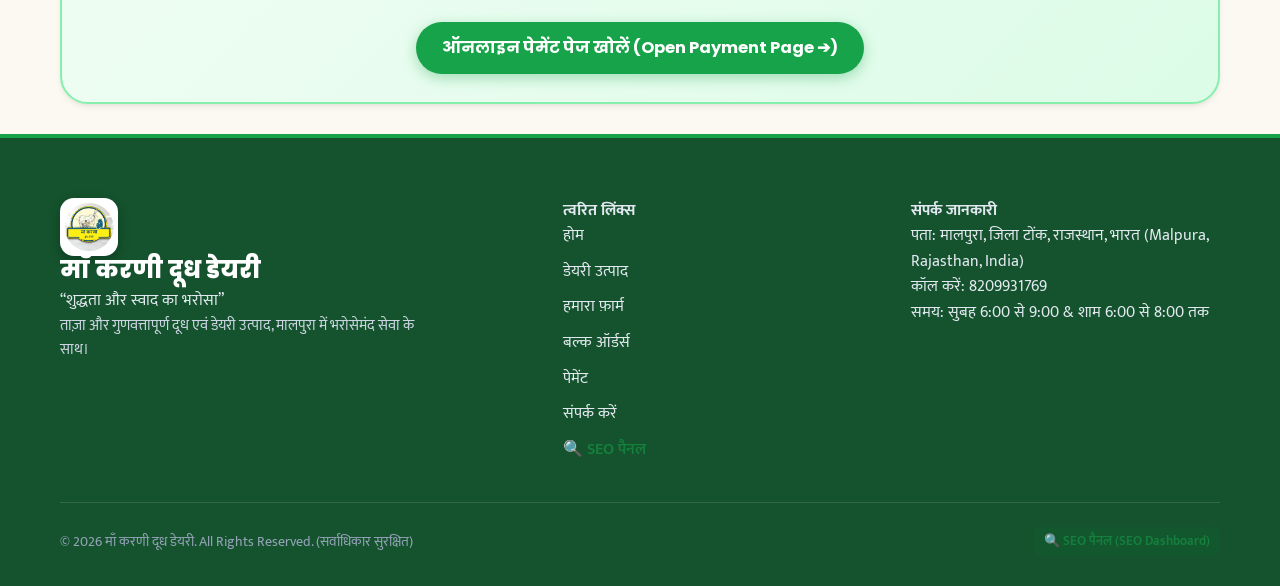
==== commit 1e01fea4: "Add comprehensive SEO Panel, robots.txt, sitemap.xml, canonical tags, and bump to v=9" ====
--- a/bulk.html
+++ b/bulk.html
@@ -1,13 +1,28 @@
 <!DOCTYPE html>
 <html lang="hi" data-theme="green" data-bg="cream">
 <head>
+  <!-- Google Tag Manager -->
+  <script>(function(w,d,s,l,i){w[l]=w[l]||[];w[l].push({'gtm.start':
+  new Date().getTime(),event:'gtm.js'});var f=d.getElementsByTagName(s)[0],
+  j=d.createElement(s),dl=l!='dataLayer'?'&l='+l:'';j.async=true;j.src=
+  'https://www.googletagmanager.com/gtm.js?id='+i+dl;f.parentNode.insertBefore(j,f);
+  })(window,document,'script','dataLayer','GTM-58JJ9RJL');</script>
+  <!-- End Google Tag Manager -->
   <meta charset="UTF-8">
   <meta name="viewport" content="width=device-width, initial-scale=1.0">
   <title>बल्क ऑर्डर्स - माँ करणी दूध डेयरी | Malpura, Rajasthan</title>
   
+  <link rel="canonical" href="https://anandsingh100709-lgtm.github.io/maa-karni-dairy/bulk.html">
   <meta name="description" content="होटल, रेस्टोरेंट, कैफ़े, हलवाई और शादी-समारोह के लिए शुद्ध दूध और शुद्ध देसी घी की थोक आपूर्ति (Bulk Dairy Supply) - माँ करणी दूध डेयरी मालपुरा।">
   <meta name="keywords" content="Bulk dairy supply Malpura, Hotel milk supplier Tonk, Wholesale milk ghee Malpura, B2B dairy">
   <meta name="theme-color" content="#15803D">
+
+  <!-- Open Graph / WhatsApp -->
+  <meta property="og:type" content="business.business">
+  <meta property="og:title" content="होटल व हलवाई थोक सप्लाई (Bulk Dairy Supply) | माँ करणी डेयरी मालपुरा">
+  <meta property="og:description" content="होटल, रेस्टोरेंट, हलवाई व शादी-समारोह हेतु शुद्ध दूध एवं शुद्ध देसी घी की नियमित थोक आपूर्ति। संपर्क: 8209931769।">
+  <meta property="og:url" content="https://anandsingh100709-lgtm.github.io/maa-karni-dairy/bulk.html">
+  <meta property="og:image" content="assets/images/hero-dairy.jpg">
 
   <!-- Favicon -->
   <link rel="icon" type="image/png" href="assets/images/logo.png">
@@ -17,9 +32,31 @@
   <link rel="preconnect" href="https://fonts.gstatic.com" crossorigin>
   <link href="https://fonts.googleapis.com/css2?family=Mukta:wght@400;500;600;700&family=Poppins:wght@400;500;600;700;800&display=swap" rel="stylesheet">
 
-  <link rel="stylesheet" href="css/style.css?v=6">
+  <link rel="stylesheet" href="css/style.css?v=9">
+
+  <!-- Meta Pixel Code -->
+  <script>
+  !function(f,b,e,v,n,t,s)
+  {if(f.fbq)return;n=f.fbq=function(){n.callMethod?
+  n.callMethod.apply(n,arguments):n.queue.push(arguments)};
+  if(!f._fbq)f._fbq=n;n.push=n;n.loaded=!0;n.version='2.0';
+  n.queue=[];t=b.createElement(e);t.async=!0;
+  t.src=v;s=b.getElementsByTagName(e)[0];
+  s.parentNode.insertBefore(t,s)}(window, document,'script',
+  'https://connect.facebook.net/en_US/fbevents.js');
+  fbq('init', '2574935932945217');
+  fbq('track', 'PageView');
+  </script>
+  <noscript><img height="1" width="1" style="display:none"
+  src="https://www.facebook.com/tr?id=2574935932945217&ev=PageView&noscript=1"
+  /></noscript>
+  <!-- End Meta Pixel Code -->
 </head>
 <body>
+  <!-- Google Tag Manager (noscript) -->
+  <noscript><iframe src="https://www.googletagmanager.com/ns.html?id=GTM-58JJ9RJL"
+  height="0" width="0" style="display:none;visibility:hidden"></iframe></noscript>
+  <!-- End Google Tag Manager (noscript) -->
 
   <!-- Skip Link -->
   <a href="#mainContent" class="skip-link">Skip to main content / मुख्य सामग्री पर जाएं</a>
@@ -124,12 +161,12 @@
 
     <div class="page-nav-scroll-wrap">
       <div class="page-nav-track">
-        <a href="index.html?v=6" class="page-nav-pill"><span class="nav-pill-num">1</span> <span class="nav-pill-icon">🏠</span> <span data-i18n="nav_home">होम</span></a>
-        <a href="products.html?v=6" class="page-nav-pill"><span class="nav-pill-num">2</span> <span class="nav-pill-icon">🥛</span> <span data-i18n="nav_products">डेयरी उत्पाद</span></a>
-        <a href="farm.html?v=6" class="page-nav-pill"><span class="nav-pill-num">3</span> <span class="nav-pill-icon">🌿</span> <span data-i18n="nav_farm">हमारा फ़ार्म</span></a>
-        <a href="bulk.html?v=6" class="page-nav-pill active"><span class="nav-pill-num">4</span> <span class="nav-pill-icon">🏢</span> <span data-i18n="nav_bulk">बल्क ऑर्डर्स</span></a>
-        <a href="payment.html?v=6" class="page-nav-pill"><span class="nav-pill-num">5</span> <span class="nav-pill-icon">💳</span> <span data-i18n="nav_payment">पेमेंट</span></a>
-        <a href="contact.html?v=6" class="page-nav-pill"><span class="nav-pill-num">6</span> <span class="nav-pill-icon">📞</span> <span data-i18n="nav_contact">संपर्क व लोकेशन</span></a>
+        <a href="index.html?v=9" class="page-nav-pill"><span class="nav-pill-num">1</span> <span class="nav-pill-icon">🏠</span> <span data-i18n="nav_home">होम</span></a>
+        <a href="products.html?v=9" class="page-nav-pill"><span class="nav-pill-num">2</span> <span class="nav-pill-icon">🥛</span> <span data-i18n="nav_products">डेयरी उत्पाद</span></a>
+        <a href="farm.html?v=9" class="page-nav-pill"><span class="nav-pill-num">3</span> <span class="nav-pill-icon">🌿</span> <span data-i18n="nav_farm">हमारा फ़ार्म</span></a>
+        <a href="bulk.html?v=9" class="page-nav-pill active"><span class="nav-pill-num">4</span> <span class="nav-pill-icon">🏢</span> <span data-i18n="nav_bulk">बल्क ऑर्डर्स</span></a>
+        <a href="payment.html?v=9" class="page-nav-pill"><span class="nav-pill-num">5</span> <span class="nav-pill-icon">💳</span> <span data-i18n="nav_payment">पेमेंट</span></a>
+        <a href="contact.html?v=9" class="page-nav-pill"><span class="nav-pill-num">6</span> <span class="nav-pill-icon">📞</span> <span data-i18n="nav_contact">संपर्क व लोकेशन</span></a>
       </div>
     </div>
   </nav>
@@ -140,15 +177,15 @@
     <section class="subpage-hero">
       <div class="container">
         <nav class="breadcrumbs" aria-label="Breadcrumb">
-          <a href="index.html?v=6" data-i18n="breadcrumb_home">होम</a>
+          <a href="index.html?v=9" data-i18n="breadcrumb_home">होम</a>
           <span class="breadcrumb-sep">/</span>
           <span class="current" data-i18n="breadcrumb_bulk">बल्क ऑर्डर्स (पेज 4)</span>
         </nav>
         <h1 class="subpage-title" data-i18n="bulk_heading">Business &amp; Bulk Orders</h1>
         <p class="subpage-desc" data-i18n="bulk_subheading">होटल, रेस्टोरेंट और मिठाई की दुकानों के लिए Bulk Dairy Supply.</p>
         <div style="margin-top: 14px; display: flex; gap: 10px; flex-wrap: wrap;">
-          <a href="payment.html?v=6" class="btn-hero-next" style="padding: 9px 18px; font-size: 0.95rem;">👉 अगला पेज: ऑनलाइन पेमेंट व QR देखें (Page 5 ➔)</a>
-          <a href="farm.html?v=6" class="top-nav-btn-prev" style="padding: 9px 16px;">◀ पिछला पेज (3. फ़ार्म)</a>
+          <a href="payment.html?v=9" class="btn-hero-next" style="padding: 9px 18px; font-size: 0.95rem;">👉 अगला पेज: ऑनलाइन पेमेंट व QR देखें (Page 5 ➔)</a>
+          <a href="farm.html?v=9" class="top-nav-btn-prev" style="padding: 9px 16px;">◀ पिछला पेज (3. फ़ार्म)</a>
         </div>
       </div>
     </section>
@@ -281,7 +318,7 @@
         <span class="next-page-badge">👉 अगला पेज (Next Page)</span>
         <h3 class="next-page-title">💳 ऑनलाइन पेमेंट एवं QR कोड (Online Payment)</h3>
         <p class="next-page-desc">घर बैठे आसानी से PhonePe, Google Pay या Paytm से पेमेंट करने के लिए हमारी UPI ID व QR कोड देखें।</p>
-        <a href="payment.html?v=6" class="btn-next-page-cta">
+        <a href="payment.html?v=9" class="btn-next-page-cta">
           <span>ऑनलाइन पेमेंट पेज खोलें (Open Payment Page ➔)</span>
         </a>
       </div>
@@ -313,6 +350,7 @@
             <li><a href="bulk.html" data-i18n="nav_bulk">बल्क ऑर्डर्स</a></li>
             <li><a href="payment.html" data-i18n="nav_payment">पेमेंट</a></li>
             <li><a href="contact.html" data-i18n="nav_contact">संपर्क व लोकेशन</a></li>
+            <li><a href="seo-panel.html" style="color: #15803d; font-weight: 600;">🔍 SEO पैनल</a></li>
           </ul>
         </div>
 
@@ -333,8 +371,11 @@
         </div>
       </div>
 
-      <div class="footer-bottom">
+      <div class="footer-bottom" style="display: flex; justify-content: space-between; align-items: center; flex-wrap: wrap; gap: 10px;">
         <p class="copyright" data-i18n="footer_rights">© 2026 माँ करणी दूध डेयरी. All Rights Reserved.</p>
+        <a href="seo-panel.html" style="font-size: 0.82rem; color: #15803d; text-decoration: none; display: inline-flex; align-items: center; gap: 4px; padding: 4px 10px; border-radius: 6px; background: rgba(21,128,61,0.08); font-weight: 600;">
+          <span>🔍 SEO पैनल (SEO Dashboard)</span>
+        </a>
       </div>
     </div>
   </footer>
@@ -370,14 +411,14 @@
   <!-- Floating Persistent Next Page Button -->
   <div class="floating-page-nav" id="floatingPageNav">
     <span class="float-page-tag">पेज 4/6</span>
-    <a href="payment.html?v=6">👉 अगला पेज (पेमेंट) ➔</a>
+    <a href="payment.html?v=9">👉 अगला पेज (पेमेंट) ➔</a>
   </div>
 
   <div class="toast-notice" id="toastNotice" role="status" aria-live="polite"></div>
 
   <!-- Scripts -->
-  <script src="js/config.js?v=6"></script>
-  <script src="js/translations.js?v=6"></script>
-  <script src="js/app.js?v=6"></script>
+  <script src="js/config.js?v=9"></script>
+  <script src="js/translations.js?v=9"></script>
+  <script src="js/app.js?v=9"></script>
 </body>
 </html>
